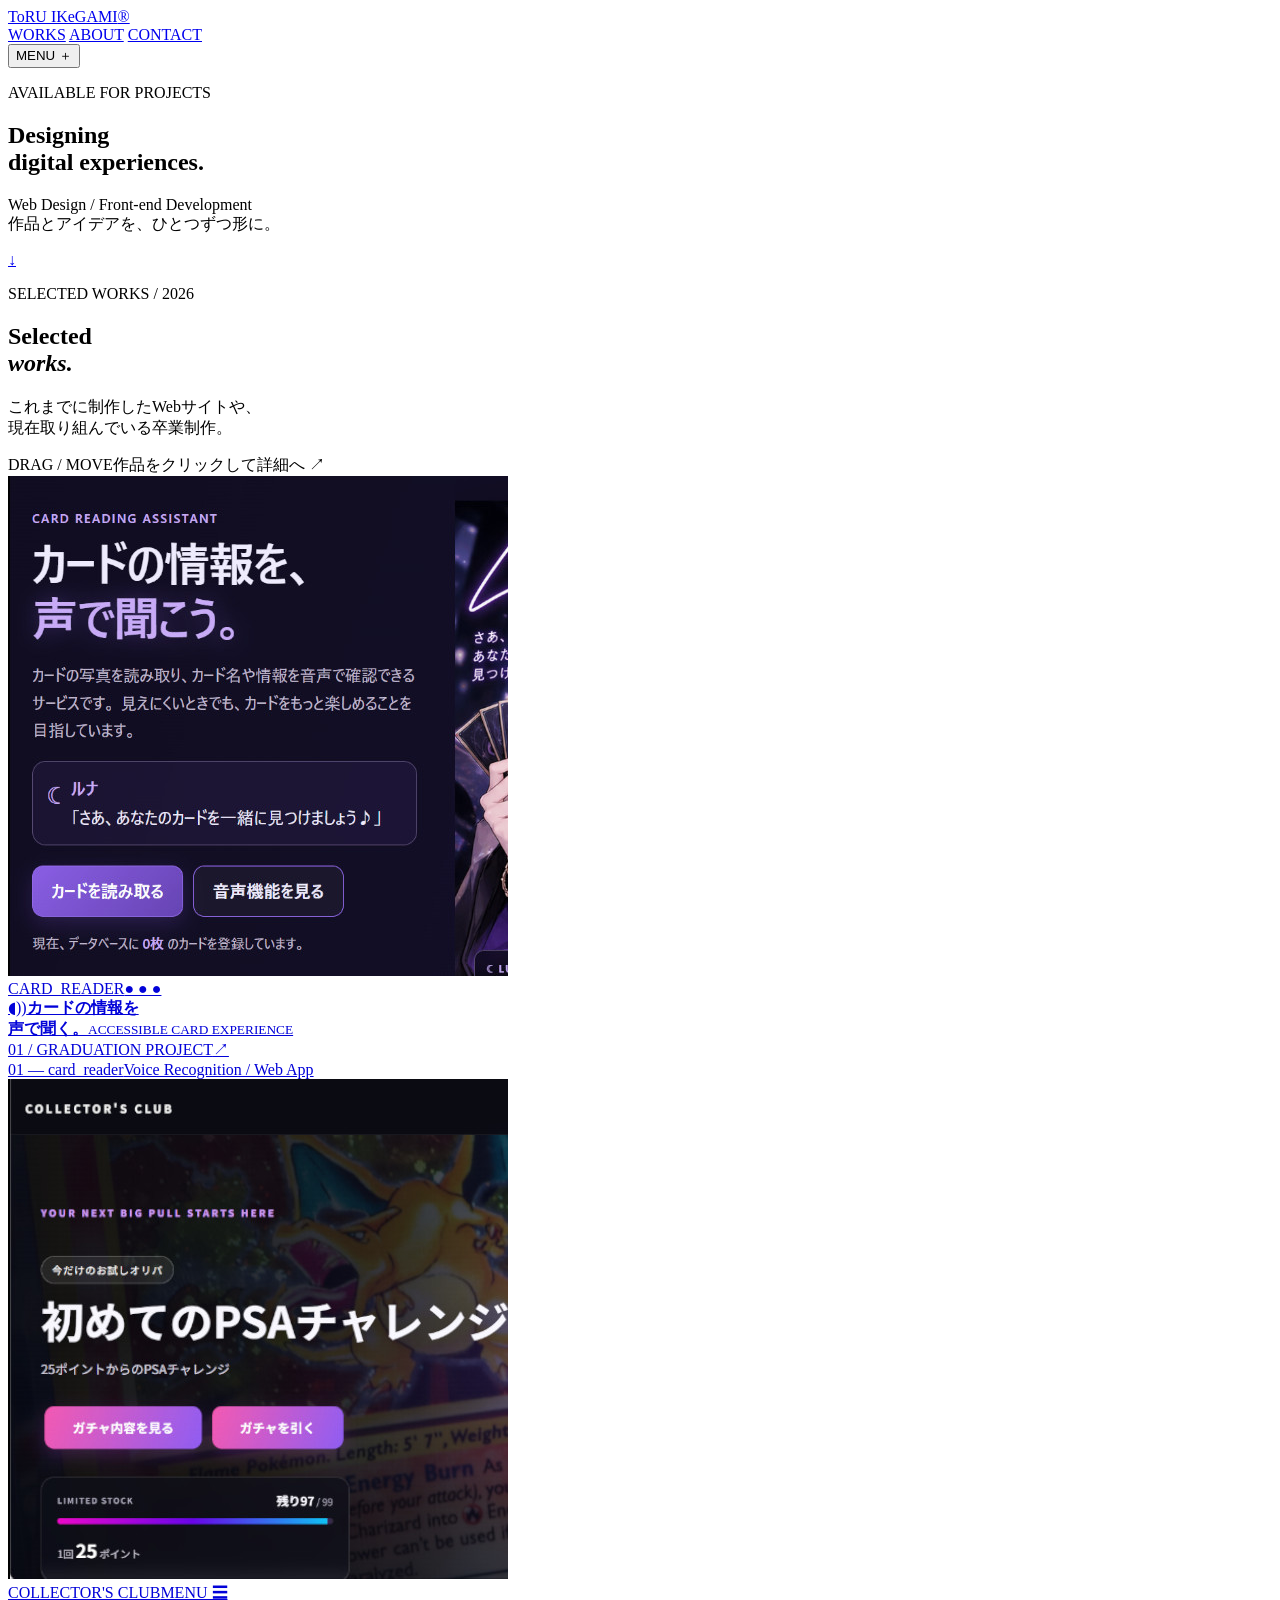
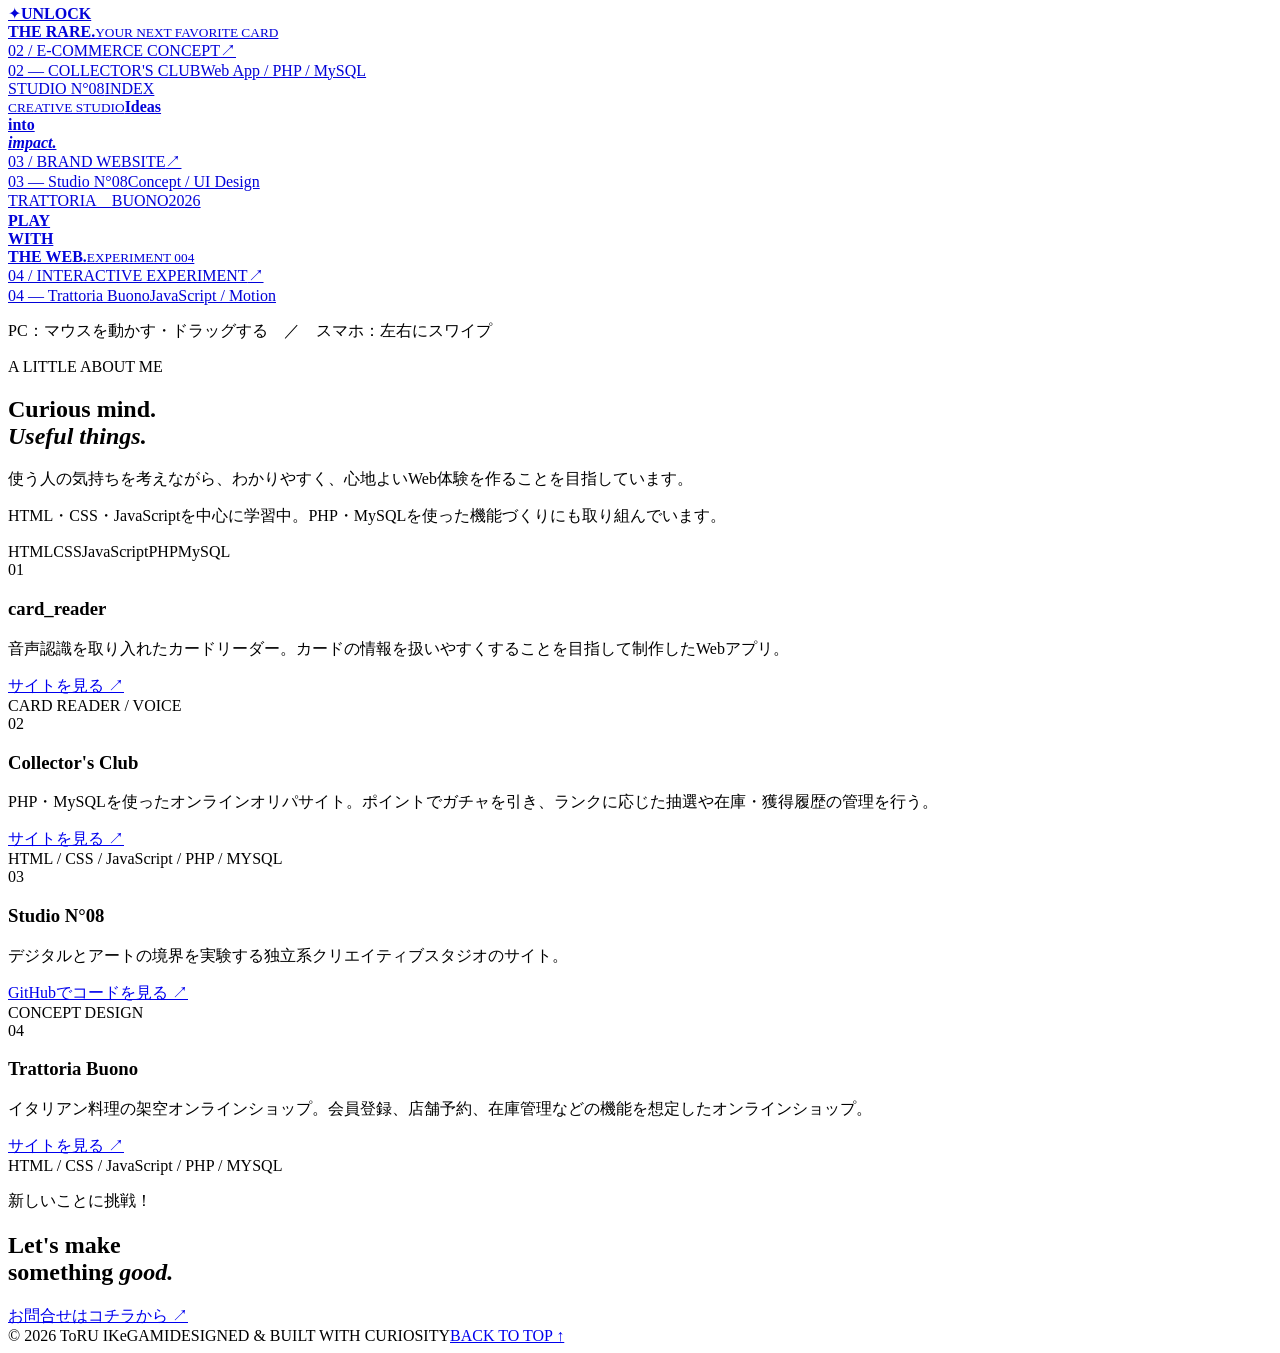
==== index.html @ 15ffaead "Add files via upload" ====
<!DOCTYPE html>
<html lang="ja">
<head>
  <meta charset="UTF-8">
  <meta name="viewport" content="width=device-width, initial-scale=1.0">
  <meta name="theme-color" content="#f5f5f2">
  <meta name="description" content="Webサイト制作・卒業制作を紹介するポートフォリオです。">
  <title>Portfolio — Creative Developer</title>
  <link rel="stylesheet" href="css/style.css">
  <script src="script.js" defer></script>
</head>
<body>
  <header class="site-header">
    <a class="brand" href="#top" aria-label="トップへ">ToRU IKeGAMI<span>®</span></a>
    <nav class="nav" aria-label="メインナビゲーション">
      <a href="#works">WORKS</a>
      <a href="#about">ABOUT</a>
      <a href="contact.html">CONTACT</a>
    </nav>
    <button class="menu-toggle" type="button" aria-label="メニューを開く" aria-expanded="false">MENU <span>＋</span></button>
  </header>

  <main id="top">
    <section class="hero" aria-labelledby="hero-title">
      <p class="eyebrow"><span class="status-dot"></span> AVAILABLE FOR PROJECTS</p>
      <h1 id="hero-title">Designing<br><span>digital</span> experiences.</h1>
      <div class="hero-bottom">
        <p>Web Design / Front-end Development<br>作品とアイデアを、ひとつずつ形に。</p>
        <a class="round-link" href="#works" aria-label="作品を見る">↓</a>
      </div>
      <div class="hero-orb" aria-hidden="true"></div>
    </section>

    <section class="works-section" id="works">
      <div class="section-heading">
        <div><p class="eyebrow">SELECTED WORKS / 2026</p><h2>Selected<br><em>works.</em></h2></div>
        <p class="section-note">これまでに制作したWebサイトや、<br>現在取り組んでいる卒業制作。</p>
      </div>

      <div class="gallery-wrap" id="galleryWrap">
        <div class="gallery-hint"><span>DRAG / MOVE</span><span>作品をクリックして詳細へ ↗</span></div>
        <div class="gallery" id="gallery" aria-label="制作実績ギャラリー">
          <a class="project project--one" href="#project-voice" data-depth="0.12">
            <div class="project-image image-voice">
              <img class="project-cover" src="images/reader.jpg" alt="card_reader の画面と利用イメージ">
              <div class="mock-top"><span>CARD_READER</span><span>● ● ●</span></div>
              <div class="voice-visual"><span class="sound-icon">◖))</span><strong>カードの情報を<br>声で聞く。</strong><small>ACCESSIBLE CARD EXPERIENCE</small></div>
              <div class="mock-footer"><span>01 / GRADUATION PROJECT</span><span>↗</span></div>
            </div>
            <div class="project-caption"><span>01 — card_reader</span><span>Voice Recognition / Web App</span></div>
          </a>

          <a class="project project--two" href="#project-oripa" data-depth="0.07">
            <div class="project-image image-oripa">
              <img class="project-cover" src="images/oripa.jpg" alt="COLLECTOR'S CLUB のオリパ画像">
              <div class="mock-top"><span>COLLECTOR'S CLUB</span><span>MENU ☰</span></div>
              <div class="oripa-art"><span class="orbit orbit-a"></span><span class="orbit orbit-b"></span><span class="gem">✦</span><b>UNLOCK<br>THE RARE.</b><small>YOUR NEXT FAVORITE CARD</small></div>
              <div class="mock-footer"><span>02 / E-COMMERCE CONCEPT</span><span>↗</span></div>
            </div>
            <div class="project-caption"><span>02 — COLLECTOR'S CLUB</span><span>Web App / PHP / MySQL</span></div>
          </a>
          
          <a class="project project--three" href="#project-portfolio" data-depth="0.04">
            <div class="project-image image-studio">
              <div class="mock-top"><span>STUDIO N°08</span><span>INDEX</span></div>
              <div class="studio-art"><small>CREATIVE STUDIO</small><strong>Ideas<br>into<br><i>impact.</i></strong><span class="studio-shape"></span></div>
              <div class="mock-footer"><span>03 / BRAND WEBSITE</span><span>↗</span></div>
            </div>
            <div class="project-caption"><span>03 — Studio N°08</span><span>Concept / UI Design</span></div>
          </a>

          <a class="project project--four" href="#project-lab" data-depth="0.09">
            <div class="project-image image-lab">
              <div class="mock-top"><span>TRATTORIA　BUONO</span><span>2026</span></div>
              <div class="lab-art"><span class="lab-circle"></span><strong>PLAY<br>WITH<br>THE WEB.</strong><small>EXPERIMENT 004</small></div>
              <div class="mock-footer"><span>04 / INTERACTIVE EXPERIMENT</span><span>↗</span></div>
            </div>
            <div class="project-caption"><span>04 — Trattoria Buono</span><span>JavaScript / Motion</span></div>
          </a></div>
        <div class="gallery-progress"><span id="progressBar"></span></div>
      </div>
      <p class="drag-note">PC：マウスを動かす・ドラッグする　／　スマホ：左右にスワイプ</p>
    </section>

    <section class="about-section" id="about">
      <p class="eyebrow">A LITTLE ABOUT ME</p>
      <div class="about-grid">
        <h2>Curious mind.<br><em>Useful things.</em></h2>
        <div class="about-copy">
          <p>使う人の気持ちを考えながら、わかりやすく、心地よいWeb体験を作ることを目指しています。</p>
          <p>HTML・CSS・JavaScriptを中心に学習中。PHP・MySQLを使った機能づくりにも取り組んでいます。</p>
          <div class="skills"><span>HTML</span><span>CSS</span><span>JavaScript</span><span>PHP</span><span>MySQL</span></div>
        </div>
      </div>
    </section>


    <section class="project-details" aria-label="作品詳細">

      <article class="detail-row" id="project-voice">
        <span>01</span>
        <div class="detail-info">
          <h3>card_reader</h3>
          <p>音声認識を取り入れたカードリーダー。カードの情報を扱いやすくすることを目指して制作したWebアプリ。</p>
          <a href="https://ikegami.site.je"
             class="detail-link"
             target="_blank"
             rel="noopener noreferrer">
            サイトを見る ↗
          </a>
        </div>
        <span class="detail-type">CARD READER / VOICE</span>
      </article>

      <article class="detail-row" id="project-oripa">
        <span>02</span>
        <div class="detail-info">
          <h3>Collector's Club</h3>
          <p>PHP・MySQLを使ったオンラインオリパサイト。ポイントでガチャを引き、ランクに応じた抽選や在庫・獲得履歴の管理を行う。</p>
          <a href="https://collectors-club.onrender.com/"
             class="detail-link"
             target="_blank"
             rel="noopener noreferrer">
            サイトを見る ↗
          </a>
        </div>
        <span class="detail-type">HTML / CSS / JavaScript / PHP / MYSQL</span>
      </article>

      <article class="detail-row" id="project-portfolio">
        <span>03</span>
        <div class="detail-info">
          <h3>Studio N°08</h3>
          <p>デジタルとアートの境界を実験する独立系クリエイティブスタジオのサイト。</p>

            <a href="https://wanderer0207.github.io/studio-no08/"
             class="detail-link"
             target="_blank"
             rel="noopener noreferrer">
            GitHubでコードを見る ↗
          </a>

        </div>
        <span class="detail-type">CONCEPT DESIGN</span>
      </article>

      <article class="detail-row" id="project-lab">
        <span>04</span>
        <div class="detail-info">
          <h3>Trattoria Buono</h3>
          <p>イタリアン料理の架空オンラインショップ。会員登録、店舗予約、在庫管理などの機能を想定したオンラインショップ。</p>
          <a href="ここにTrattoria BuonoのURL"
             class="detail-link"
             target="_blank"
             rel="noopener noreferrer">
            サイトを見る ↗
          </a>
        </div>
        <span class="detail-type">HTML / CSS / JavaScript / PHP / MYSQL</span>
      </article>

    </section>


    <section class="contact-section" id="contact">
      <p class="eyebrow">新しいことに挑戦！</p>
      <h2>Let's make<br>something <em>good.</em></h2>
      <a class="contact-link" href="mailto:wanderer0207@gmail.com">お問合せはコチラから <span>↗</span></a>
    </section>
  </main>

  <footer class="site-footer"><span>© 2026 ToRU IKeGAMI</span><span>DESIGNED & BUILT WITH CURIOSITY</span><a href="#top">BACK TO TOP ↑</a></footer>
</body>
</html>
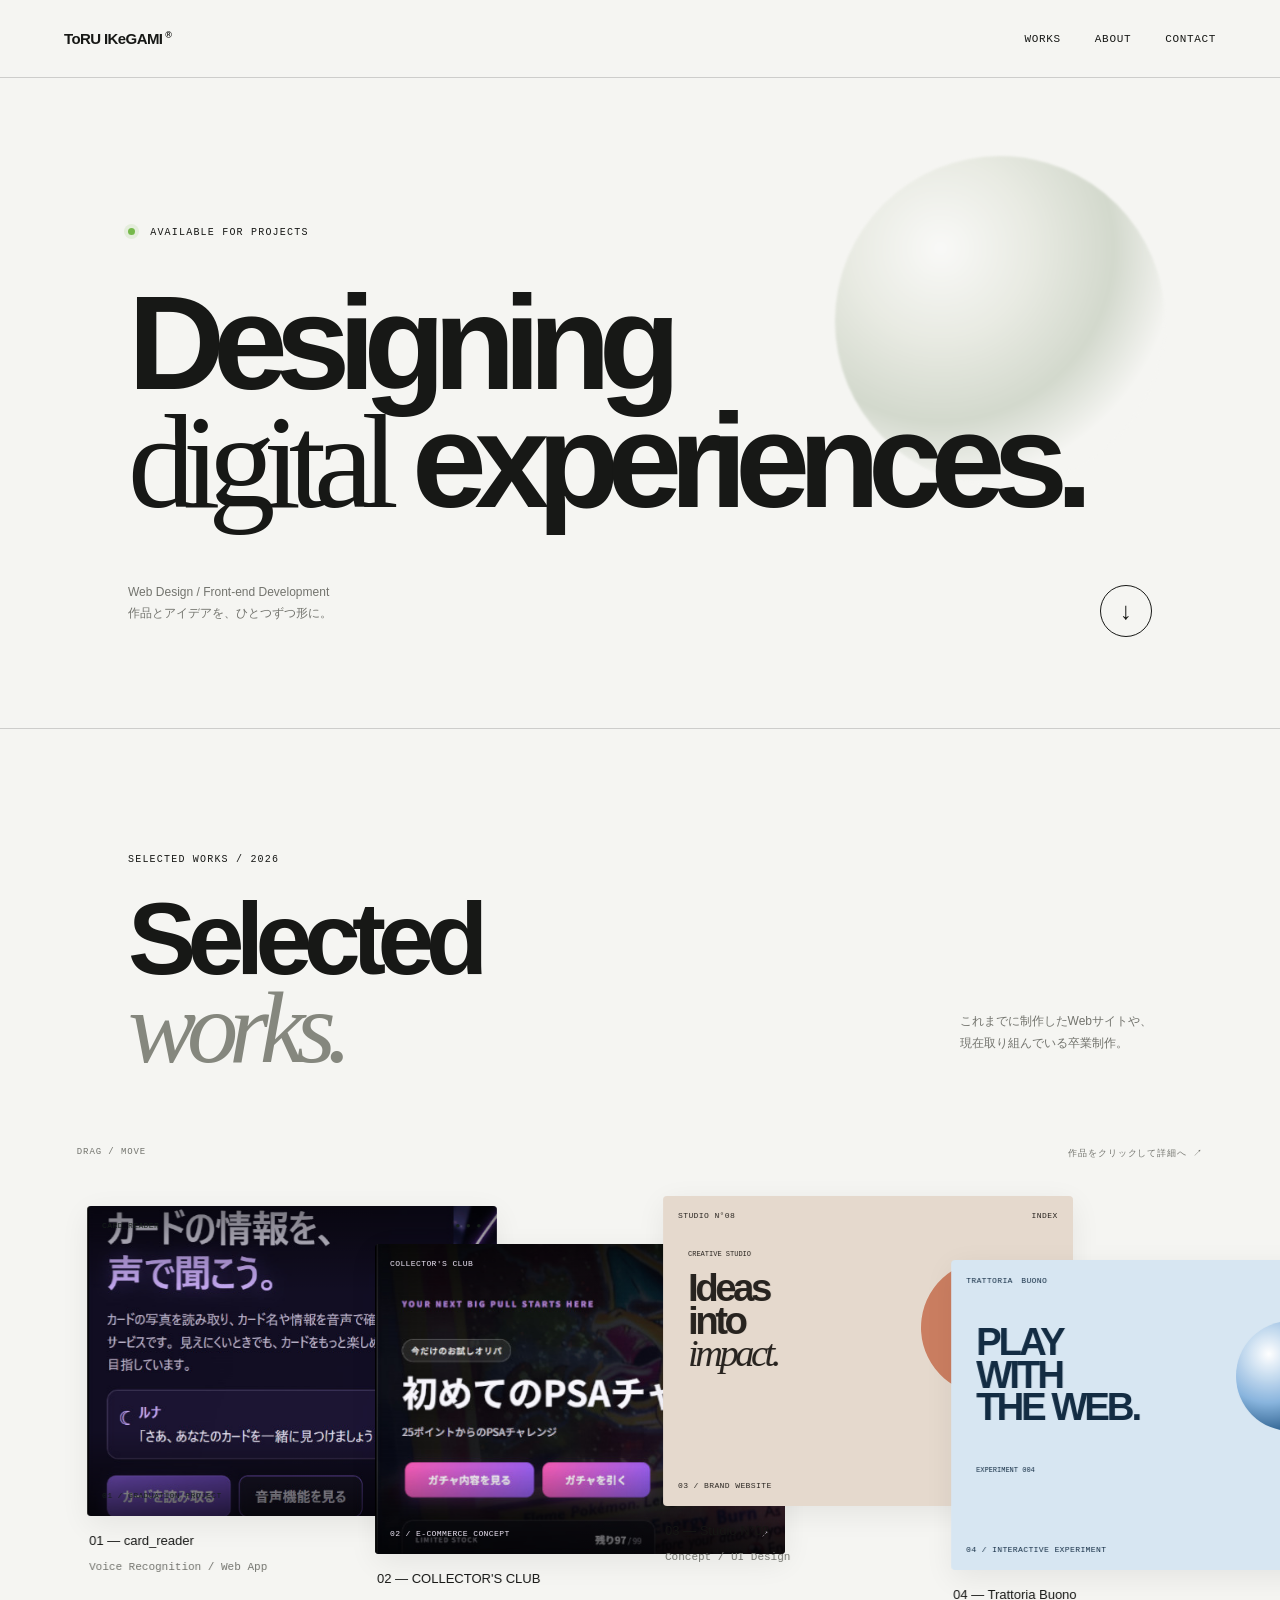
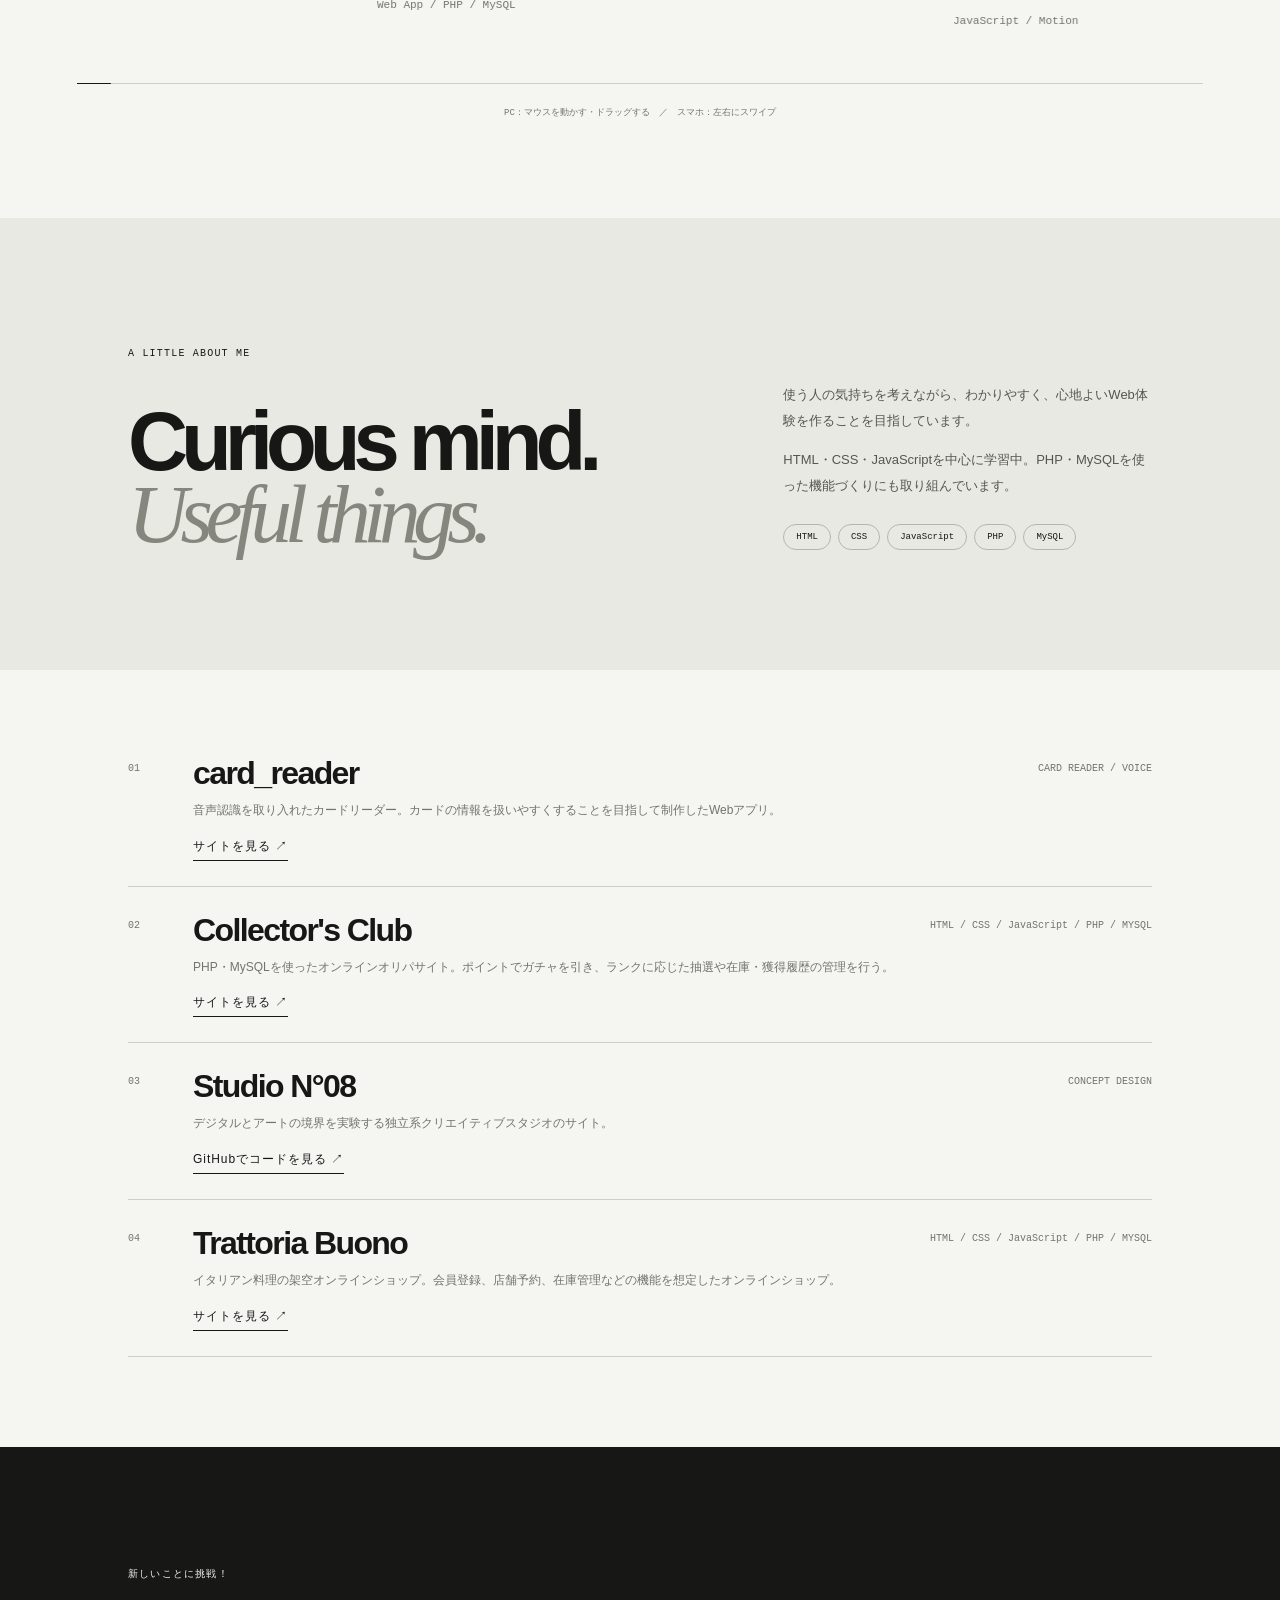
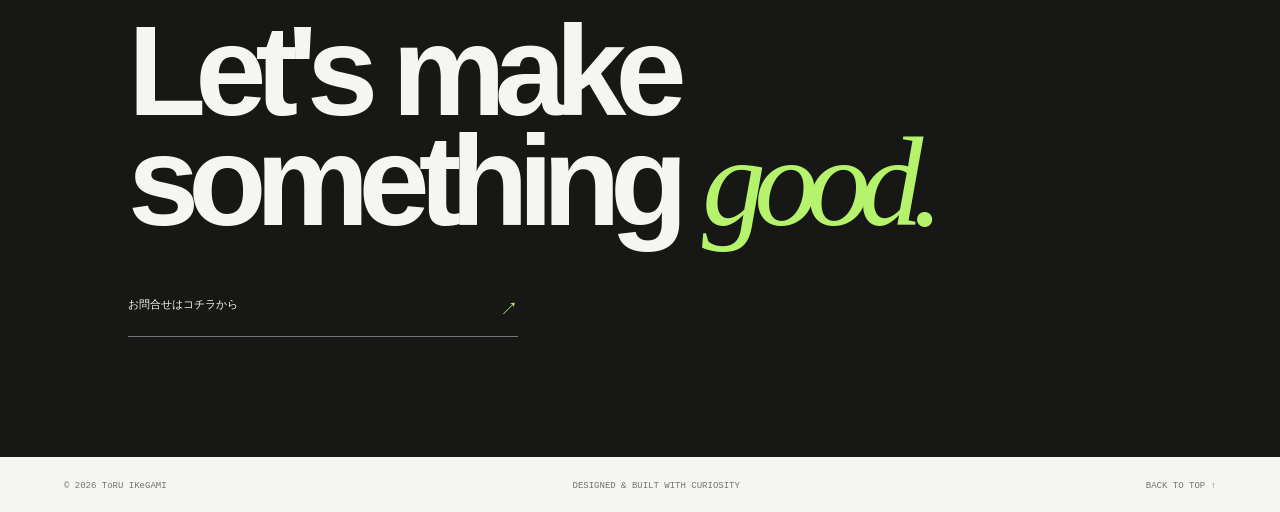
==== commit 57df1330: "Update index.html" ====
--- a/index.html
+++ b/index.html
@@ -6,7 +6,7 @@
   <meta name="theme-color" content="#f5f5f2">
   <meta name="description" content="Webサイト制作・卒業制作を紹介するポートフォリオです。">
   <title>Portfolio — Creative Developer</title>
-  <link rel="stylesheet" href="css/style.css">
+  <link rel="stylesheet" href="CSS/style.css">
   <script src="script.js" defer></script>
 </head>
 <body>
--- a/CSS/style.css
+++ b/CSS/style.css
@@ -0,0 +1,987 @@
+@import url('https://fonts.googleapis.com/css2?family=DM+Mono:wght@400;500&family=Manrope:wght@400;500;600;700;800&display=swap');
+
+:root {
+  --paper: #f5f5f2;
+  --ink: #171816;
+  --muted: #73746e;
+  --line: rgba(23, 24, 22, .18);
+  --accent: #b5f36c;
+}
+* { box-sizing: border-box; }
+
+html {
+  scroll-behavior: smooth;
+  scroll-padding-top: 80px;
+}
+
+body {
+  margin: 0;
+  background: var(--paper);
+  color: var(--ink);
+  font-family: 'Manrope', 'Helvetica Neue', Arial, sans-serif;
+  overflow-x: hidden;
+}
+
+a { 
+  color: inherit;
+  text-decoration: none;
+}
+
+button { 
+  font: inherit;
+}
+
+.site-header {
+  height: 78px; 
+  padding: 0 5vw;
+  display: flex;
+  align-items: center;
+  justify-content: space-between;
+  border-bottom: 1px solid var(--line);
+  position: relative; 
+  z-index: 20;
+}
+
+.brand {
+  font-size: 15px;
+  font-weight: 800;
+  letter-spacing: -.04em;
+}
+
+.brand span { 
+  font-size: 9px;
+  vertical-align: top;
+  margin-left: 3px;
+}
+
+
+.nav { 
+  display: flex;
+  gap: 34px; 
+}
+
+.nav a, .menu-toggle {
+  font: 11px 'DM Mono', monospace;
+  letter-spacing: .06em; 
+}
+
+.nav a { 
+  transition: opacity .2s;
+}
+
+.nav a:hover {
+  opacity: .5;
+}
+
+.menu-toggle {
+  display: none;
+  border: 0;
+  background: transparent;
+}
+
+.hero { 
+  min-height: 650px;
+  padding: 100px 10vw 52px;
+  position: relative;
+  overflow: hidden;
+  display: flex;
+  flex-direction: column;
+  justify-content: center;
+}
+
+.eyebrow {
+  font: 10px 'DM Mono', monospace;
+  letter-spacing: .12em;
+  text-transform: uppercase;
+}
+
+.status-dot {
+  display: inline-block;
+  width: 7px;
+  height: 7px;
+  background: #76b94b;
+  border-radius: 50%;
+  margin-right: 8px;
+  box-shadow: 0 0 0 4px rgba(118,185,75,.13);
+}
+
+.hero h1 { 
+  position: relative;
+  z-index: 2;
+  font-size: clamp(58px, 10.5vw, 150px);
+  line-height: .88;
+  letter-spacing: -.09em;
+  margin: 35px 0 48px;
+  font-weight: 600;
+}
+
+h1 span, h2 em {
+  font-family: Georgia, serif;
+  font-weight: 400;
+  letter-spacing: -.09em;
+}
+
+.hero-bottom {
+  display: flex;
+  justify-content: space-between;
+  align-items: end;
+  position: relative;
+  z-index: 2;
+}
+
+.hero-bottom p {
+  font-size: 12px;
+  line-height: 1.8;
+  color: var(--muted);
+}
+
+.round-link { 
+  width: 52px;
+  height: 52px;
+  border: 1px solid var(--ink);
+  border-radius: 50%;
+  display: grid;
+  place-items: center;
+  font-size: 24px;
+  transition: background .25s, color .25s, transform .25s;
+}
+
+.round-link:hover {
+  background: var(--ink);
+  color: white;
+  transform: translateY(4px);
+}
+
+.hero-orb {
+  position: absolute;
+  width: 330px;
+  height: 330px;
+  right: 9%;
+  top: 12%;
+  border-radius: 50%;
+  background: radial-gradient(circle at 32% 28%, #fff 0, #d8ddce 28%, #a5b39b 53%, #f5f5f2 72%);
+  filter: blur(1px);
+  opacity: .42;
+  animation: orbFloat 9s ease-in-out infinite;
+}
+
+@keyframes orbFloat {0%,100% { transform: translate(0,0) rotate(0); }
+  50% { transform: translate(-20px,18px) rotate(8deg); }
+}
+
+.works-section {
+  padding: 115px 0 90px;
+  border-top: 1px solid var(--line);
+}
+
+
+.section-heading {
+  padding: 0 10vw;
+  display: flex;
+  justify-content: space-between;
+  align-items: end;
+}
+
+.section-heading h2, .about-grid h2, .contact-section h2 { 
+  font-size: clamp(56px, 8vw, 110px);
+  letter-spacing: -.085em;
+  line-height: .86;
+  font-weight: 600;
+  margin: 30px 0 0;
+}
+
+
+.section-heading h2 em, .about-grid h2 em, .contact-section h2 em {
+  color: #85877e;
+}
+
+
+.section-note {
+  color: var(--muted);
+  font-size: 12px;
+  line-height: 1.9;
+  padding-bottom: 5px;
+}
+
+
+.gallery-wrap {
+  margin-top: 75px;
+  padding: 0 5vw;
+  perspective: 1300px;
+  overflow: hidden;
+  cursor: grab;
+  touch-action: pan-y;
+}
+
+
+.gallery-wrap.is-dragging {
+  cursor: grabbing;
+}
+
+.gallery-hint { 
+  display: flex;
+  justify-content: space-between;
+  font: 9px 'DM Mono', monospace;
+  letter-spacing: .1em;
+  color: var(--muted);
+  margin: 0 1vw 18px;
+}
+
+.gallery {
+  height: 440px;
+  position: relative;
+  transform-style: preserve-3d;
+  will-change: transform;
+}
+
+
+.project {
+  position: absolute;
+  top: 28px;
+  width: clamp(220px, 27vw, 370px);
+  display: block;
+  transform-style: preserve-3d;
+  transition: filter .25s;
+  will-change: transform;
+}
+
+
+.project:hover {
+  z-index: 10;
+  filter: drop-shadow(0 20px 24px rgba(0,0,0,.12));
+}
+
+.project--one {
+  left: 2%;
+}
+
+.project--two {
+  left: 27%; 
+  top: 66px;
+}
+
+
+.project--three {
+  left: 52%;
+  top: 18px;
+}
+
+
+.project--four { 
+  left: 77%;
+  top: 82px;
+}
+
+
+.project-image { 
+  height: 270px;
+  border-radius: 4px;
+  overflow: hidden;
+  position: relative;
+  padding: 15px;
+  box-shadow: 0 8px 30px rgba(0,0,0,.07);
+}
+
+
+.project-cover { 
+  position: absolute;
+  inset: 0;
+  width: 100%;
+  height: 100%;
+  object-fit: cover;
+}
+
+
+.project-image:has(.project-cover)::after {
+  position: absolute;
+  inset: 0;
+  z-index: 1;
+  content: "";
+  background: linear-gradient(180deg, rgba(0,0,0,.52), transparent 28%, transparent 72%, rgba(0,0,0,.68));
+  pointer-events: none;
+}
+
+.image-voice .voice-visual, .image-oripa .oripa-art {
+  display: none;
+}
+
+
+.mock-top, .mock-footer {
+  display: flex;
+  justify-content: space-between;
+  font: 8px 'DM Mono', monospace;
+  letter-spacing: .05em;
+  position: relative;
+  z-index: 2;
+}
+
+.mock-footer {
+  position: absolute;
+  bottom: 14px;
+  left: 15px;
+  right: 15px;
+}
+
+
+.image-voice {
+  background: #e4e8df;
+  color: #17221b;
+}
+
+
+.voice-visual {
+  height: 200px;
+  display: flex;
+  flex-direction: column;
+  justify-content: center;
+  align-items: flex-start;
+  padding-left: 12%;
+  position: relative;
+}
+
+.voice-visual strong {
+  font-size: clamp(22px, 2.5vw, 34px);
+  line-height: 1.08;
+  letter-spacing: -.07em;
+}
+
+.voice-visual small {
+  font: 7px 'DM Mono', monospace;
+  margin-top: 18px;
+}
+
+
+.sound-icon {
+  font-size: 30px;
+  color: #4f8d66;
+  margin-bottom: 12px;
+}
+
+.image-oripa {
+  background: #17151f;
+  color: #f5edff;
+}
+
+.oripa-art { 
+  height: 200px;
+  position: relative;
+  display: flex;
+  flex-direction: column;
+  justify-content: center;
+  align-items: center;
+  overflow: hidden;
+}
+
+.oripa-art b {
+  z-index: 2;
+  text-align: center;
+  font-size: clamp(24px, 2.7vw, 38px);
+  line-height: .9; 
+  letter-spacing: -.07em;
+}
+
+.oripa-art small {
+  z-index: 2; 
+  font: 7px 'DM Mono', monospace; 
+  margin-top: 16px; 
+}
+
+.gem { 
+  position: absolute; 
+  color: #d5a8ff; 
+  font-size: 150px;
+  opacity: .5; 
+  top: 10px; 
+}
+
+.orbit { 
+  position: absolute;
+  border: 1px solid rgba(202,157,255,.5); 
+  border-radius: 50%;
+  width: 210px; 
+  height: 70px; 
+  transform: rotate(-35deg); 
+}
+
+.orbit-b {
+  transform: rotate(35deg); 
+}
+
+.image-studio {
+  background: #e6d9cb;
+  color: #28231e;
+}
+
+.studio-art { 
+  height: 200px; 
+  padding: 22px 10px;
+  position: relative; 
+}
+
+.studio-art small { 
+  font: 7px 'DM Mono', monospace; 
+}
+
+.studio-art strong { 
+  display: block; 
+  font-size: clamp(29px, 3vw, 42px); 
+  line-height: .85; 
+  letter-spacing: -.09em; 
+  margin-top: 12px;
+  position: relative; 
+  z-index: 2;
+}
+
+.studio-art i { 
+  font-family: Georgia, serif; 
+  font-weight: 400;
+}
+
+.studio-shape {
+  position: absolute; 
+  width: 135px;
+  height: 135px;
+  border-radius: 50% 50% 8% 50%; 
+  background: #d16d48; 
+  right: 2px; 
+  top: 40px; 
+  transform: rotate(30deg);
+  opacity: .85; 
+}
+
+
+.image-lab { 
+  background: #d5e6f4; 
+  color: #102c47;
+}
+
+
+.lab-art {
+  height: 200px;
+  padding: 22px 10px; 
+  position: relative;
+
+}
+
+
+.lab-art strong {
+  font-size: clamp(26px, 3vw, 40px);
+  line-height: .85; 
+  letter-spacing: -.08em; 
+  position: relative;
+  z-index: 2;
+  display: block;
+  margin-top: 18px;
+
+}
+
+
+.lab-art small { 
+  font: 7px 'DM Mono', monospace;
+  position: absolute;
+  bottom: 12px;
+
+}
+
+
+.lab-circle { 
+  width: 110px; 
+  height: 110px;
+  border-radius: 50%; 
+  position: absolute; 
+  right: 0;
+  top: 35px; 
+  background: radial-gradient(circle at 30% 30%, #fff, #83b5e4 45%, #316b9f 70%);
+
+}
+
+
+.project-caption { 
+  display: flex;
+  flex-direction: column; 
+  gap: 5px;
+  padding: 13px 2px;
+  font-size: 10px; 
+}
+
+
+.project-caption span:last-child { 
+  color: var(--muted); 
+  font: 9px 'DM Mono', monospace;
+}
+
+
+.gallery-progress {
+  height: 1px; 
+  background: var(--line); 
+  margin: 5px 1vw 0; 
+
+}
+
+
+.gallery-progress span { 
+  display: block;
+  width: 25%; 
+  height: 2px;
+  background: var(--ink); 
+  transform-origin: left;
+}
+
+.drag-note { 
+  text-align: center;
+  font: 9px 'DM Mono', monospace; 
+  color: var(--muted);
+  margin-top: 22px;
+}
+
+
+.about-section { 
+  padding: 120px 10vw; 
+  background: #e9e9e3;
+}
+
+
+.about-grid {
+  display: grid; 
+  grid-template-columns: 1.2fr .8fr;
+  gap: 8vw; 
+  align-items: end;
+}
+
+
+.about-grid h2 { 
+  font-size: clamp(48px, 6.5vw, 90px);
+  margin-top: 35px; 
+}
+
+
+.about-copy { 
+  max-width: 420px;
+  font-size: 13px; 
+  line-height: 2; 
+  color: #55574f; 
+}
+
+
+.skills { 
+  display: flex; 
+  flex-wrap: wrap;
+  gap: 7px; 
+  margin-top: 25px;
+}
+
+
+.skills span { 
+  border: 1px solid #b5b7ac; 
+  border-radius: 30px;
+  padding: 7px 12px; 
+  font: 9px 'DM Mono', monospace;
+  color: var(--ink);
+}
+
+
+.project-details {
+  padding: 60px 10vw 90px;
+}
+
+
+.detail-row {
+  display: grid; 
+  grid-template-columns: 45px 1fr auto; 
+  gap: 20px; 
+  padding: 25px 0;
+  border-bottom: 1px solid var(--line);
+  scroll-margin-top: 100px; 
+}
+
+
+.detail-row > span { 
+  font: 10px 'DM Mono', monospace; 
+  color: var(--muted);
+  padding-top: 8px; 
+}
+
+
+.detail-row h3 { 
+  margin: 0; 
+  font-size: clamp(20px, 3vw, 32px);
+  letter-spacing: -.05em; 
+}
+
+
+.detail-row p {
+  margin: 8px 0 0;
+  color: var(--muted); 
+  font-size: 12px; 
+  line-height: 1.8;
+}
+
+.detail-type { 
+  font: 9px 'DM Mono', monospace;
+}
+
+.contact-section { 
+  padding: 110px 10vw 120px; 
+  background: #171816;
+  color: #f5f5f2;
+}
+
+.contact-section h2 {
+  font-size: clamp(60px, 10vw, 135px);
+  margin: 35px 0 45px; 
+}
+
+.contact-section h2 em {
+  color: var(--accent);
+}
+
+.contact-link { 
+  display: flex;
+  justify-content: space-between; 
+  max-width: 390px; 
+  border-bottom: 1px solid #777; 
+  padding: 15px 0; 
+  font: 11px 'DM Mono', monospace;
+}
+
+.contact-link span { 
+  color: var(--accent);
+  font-size: 18px;
+}
+
+.site-footer {
+  padding: 24px 5vw; 
+  display: flex;
+  justify-content: space-between; 
+  gap: 20px; 
+  font: 9px 'DM Mono', monospace; 
+  color: var(--muted); 
+}
+
+
+@media (max-width: 700px) {
+  
+  .site-header {
+    height: 66px;
+    padding: 0 6vw; 
+  }
+  
+  .nav { 
+    display: none;
+    position: absolute; 
+    top: 65px;
+    left: 0; 
+    right: 0;
+    background: var(--paper); 
+    padding: 24px 6vw;
+    border-bottom: 1px solid var(--line);
+    flex-direction: column; 
+    gap: 20px; 
+  }
+  
+  .nav.is-open { 
+    display: flex; 
+  }
+  
+  .menu-toggle {
+    display: block;
+  }
+  
+  .hero { min-height: 580px;
+    padding: 90px 7vw 35px; 
+  }
+  
+  .hero h1 { 
+    font-size: clamp(54px, 15vw, 92px);
+    margin: 42px 0;
+  }
+  
+  .hero-orb { 
+    width: 220px;
+    height: 220px; 
+    top: 20%; 
+    right: -8%; 
+    opacity: .35;
+  }
+  
+  .section-heading { 
+    padding: 0 7vw; 
+    display: block;
+  }
+  
+  .section-heading h2 {
+    font-size: 68px;
+  }
+  
+  
+  .section-note { 
+    margin-top: 28px;
+  }
+  
+  
+  .gallery-wrap { 
+    padding: 0 7vw;
+    margin-top: 50px;
+    overflow: hidden;
+  }
+  
+  
+  .gallery {
+    height: 390px;
+    width: 100%;
+  }
+  
+  
+  .project { 
+    width: 74vw; 
+    top: 35px;
+  }
+  
+  
+  .project--one {
+    left: 0;
+  }
+  
+  
+  .project--two { 
+    left: 88%; 
+    top: 60px;
+  }
+  
+  
+  .project--three {
+    left: 176%;
+    top: 25px;
+  }
+  
+  
+  .project--four {
+    left: 264%;
+    top: 72px;
+  }
+  
+  
+  .project-image {
+    height: 245px;
+  }
+  
+  
+  .voice-visual,
+  .oripa-art,
+  .studio-art,
+  .lab-art {
+    height: 175px;
+  }
+  
+  
+  .drag-note {
+    padding: 0 7vw;
+    line-height: 1.8;
+  }
+  
+  .about-section {
+    padding: 85px 7vw;
+  }
+  
+  
+  .about-grid {
+    grid-template-columns: 1fr;
+    gap: 35px;
+  }
+  
+  .about-grid h2 {
+    font-size: 58px;
+  }
+  
+  
+  .project-details {
+    padding: 40px 7vw 70px;
+  }
+  
+  
+  .detail-row {
+    grid-template-columns: 28px 1fr;
+    gap: 12px;
+  }
+  
+  
+  .detail-type {
+    grid-column: 2;
+  }
+  
+  
+  .contact-section {
+    padding: 85px 7vw;
+  }
+  
+  .contact-section h2 {
+    font-size: clamp(57px, 14vw, 90px);
+  }
+  
+  .site-footer {
+    flex-wrap: wrap;
+    padding: 22px 7vw;
+    line-height: 1.7;
+  }
+}
+
+@media (prefers-reduced-motion: reduce) {
+  *, *::before, *::after { scroll-behavior: auto !important; animation-duration: .01ms !important; transition-duration: .01ms !important; }
+}
+
+
+
+/* ========================================
+   WORKS ギャラリー改善
+   既存デザインを残して見やすくする
+======================================== */
+
+/* PC：作品を少し大きく */
+.project {
+  width: clamp(280px, 32vw, 420px);
+}
+
+.gallery {
+  height: 500px;
+}
+
+.project-image {
+  height: 310px;
+}
+
+.project-caption {
+  gap: 7px;
+  padding: 15px 2px;
+  font-size: 13px;
+  line-height: 1.6;
+}
+
+.project-caption span:last-child {
+  font-size: 11px;
+  line-height: 1.6;
+}
+
+/* スマホ */
+@media (max-width: 700px) {
+  .gallery-wrap {
+    padding: 0 6vw;
+    margin-top: 35px;
+    touch-action: pan-y;
+  }
+
+  .gallery {
+    height: 440px;
+    width: 100%;
+  }
+
+  /* 作品を1枚ずつ見やすく配置 */
+  .project {
+    width: 84vw;
+    top: 20px;
+  }
+
+  .project--one {
+    left: 0;
+  }
+
+  .project--two {
+    left: 100%;
+    top: 20px;
+  }
+
+  .project--three {
+    left: 200%;
+    top: 20px;
+  }
+
+  .project--four {
+    left: 300%;
+    top: 20px;
+  }
+
+  .project-image {
+    height: 270px;
+    padding: 12px;
+    border-radius: 6px;
+  }
+
+  .voice-visual,
+  .oripa-art,
+  .studio-art,
+  .lab-art {
+    height: 205px;
+  }
+
+  .project-caption {
+    padding: 14px 2px;
+    gap: 7px;
+    font-size: 14px;
+  }
+
+  .project-caption span:last-child {
+    font-size: 11px;
+  }
+
+  .mock-top,
+  .mock-footer {
+    font-size: 9px;
+  }
+
+  .gallery-hint {
+    font-size: 10px;
+    line-height: 1.8;
+  }
+
+  .drag-note {
+    font-size: 11px;
+    line-height: 1.9;
+    margin-top: 15px;
+  }
+}
+
+/* 動きを控えたい設定を尊重 */
+@media (prefers-reduced-motion: reduce) {
+  .project {
+    transition: none;
+  }
+}
+
+
+
+/* 作品詳細へのリンク */
+.detail-info {
+  display: flex;
+  flex-direction: column;
+  align-items: flex-start;
+}
+
+.detail-link {
+  display: inline-flex;
+  align-items: center;
+  gap: 8px;
+  margin-top: 16px;
+  padding-bottom: 5px;
+  border-bottom: 1px solid var(--ink);
+  color: var(--ink);
+  font-size: 12px;
+  letter-spacing: 0.08em;
+  text-decoration: none;
+  transition: opacity 0.25s ease;
+}
+
+.detail-link:hover {
+  opacity: 0.5;
+}
+
+.detail-link:focus-visible {
+  outline: 2px solid var(--ink);
+  outline-offset: 5px;
+}
+
+@media (max-width: 700px) {
+  .detail-link {
+    margin-top: 12px;
+    font-size: 13px;
+    padding: 8px 0;
+  }
+}
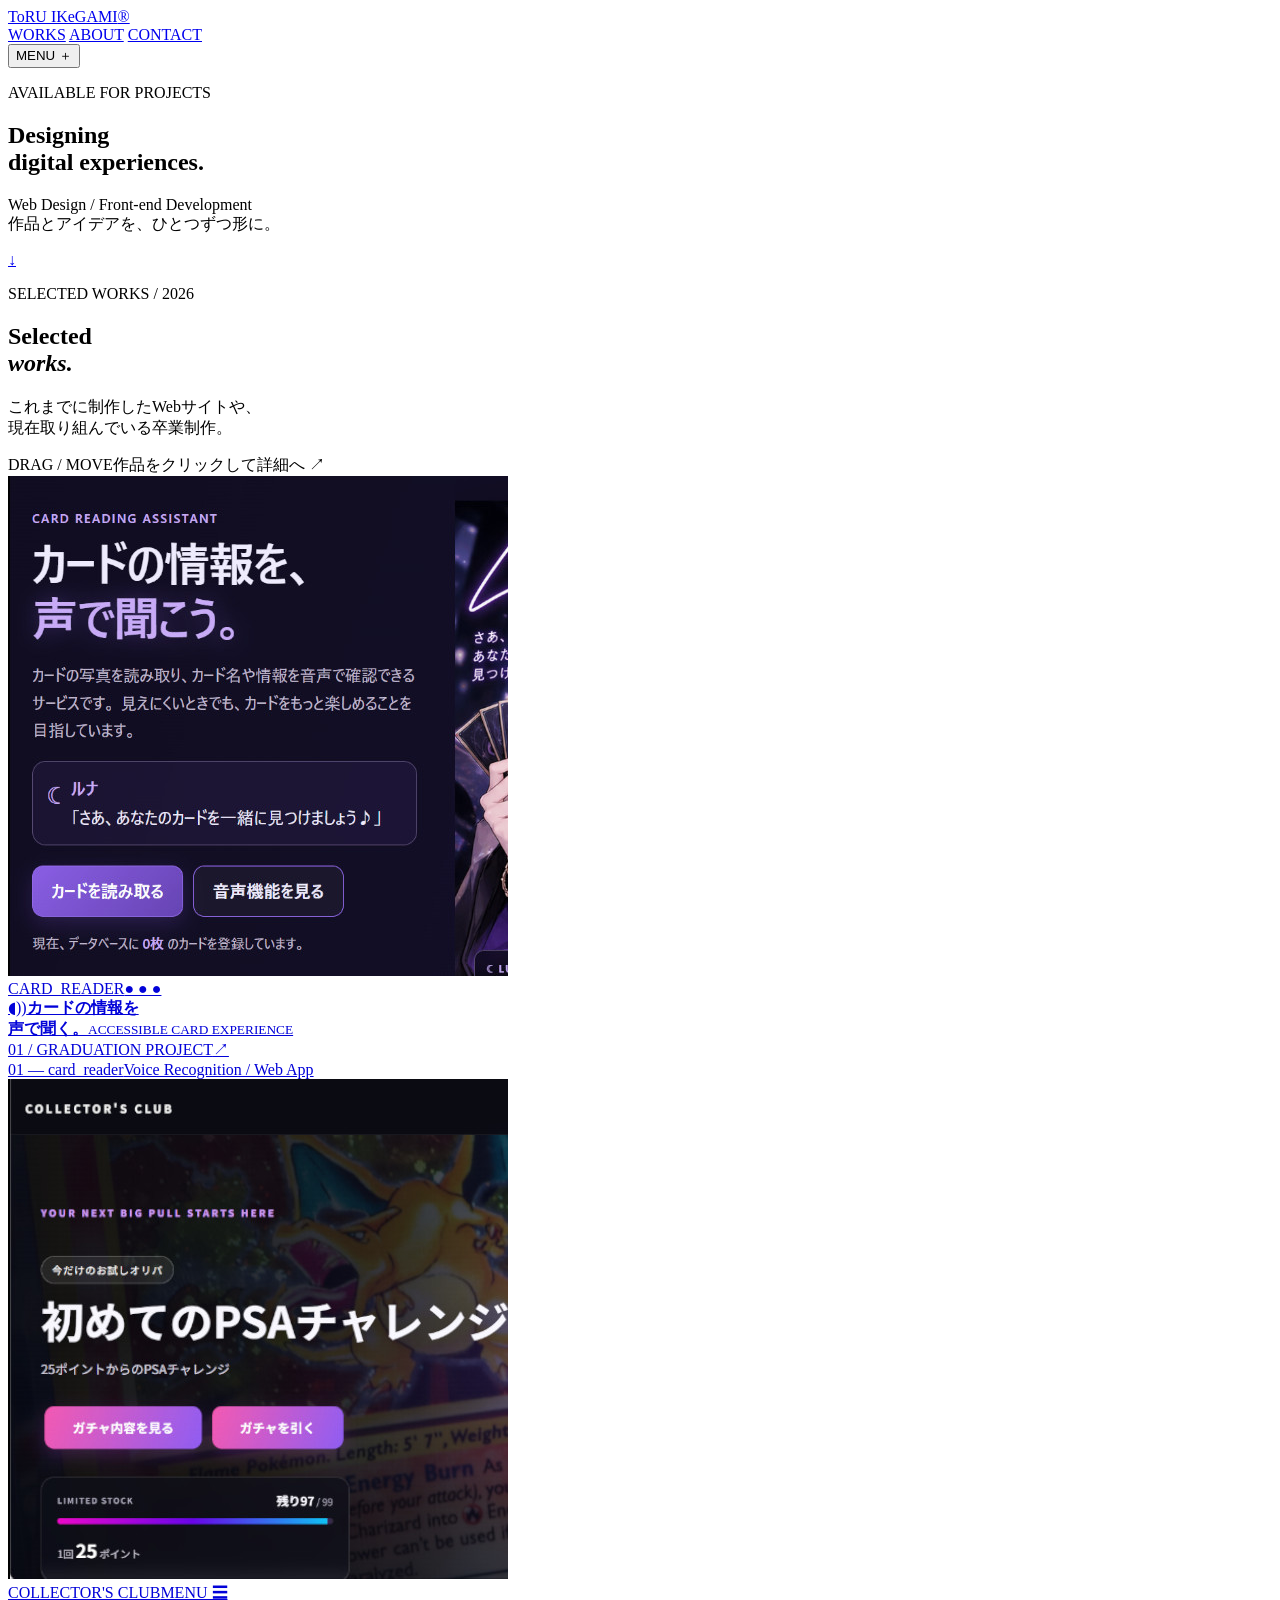
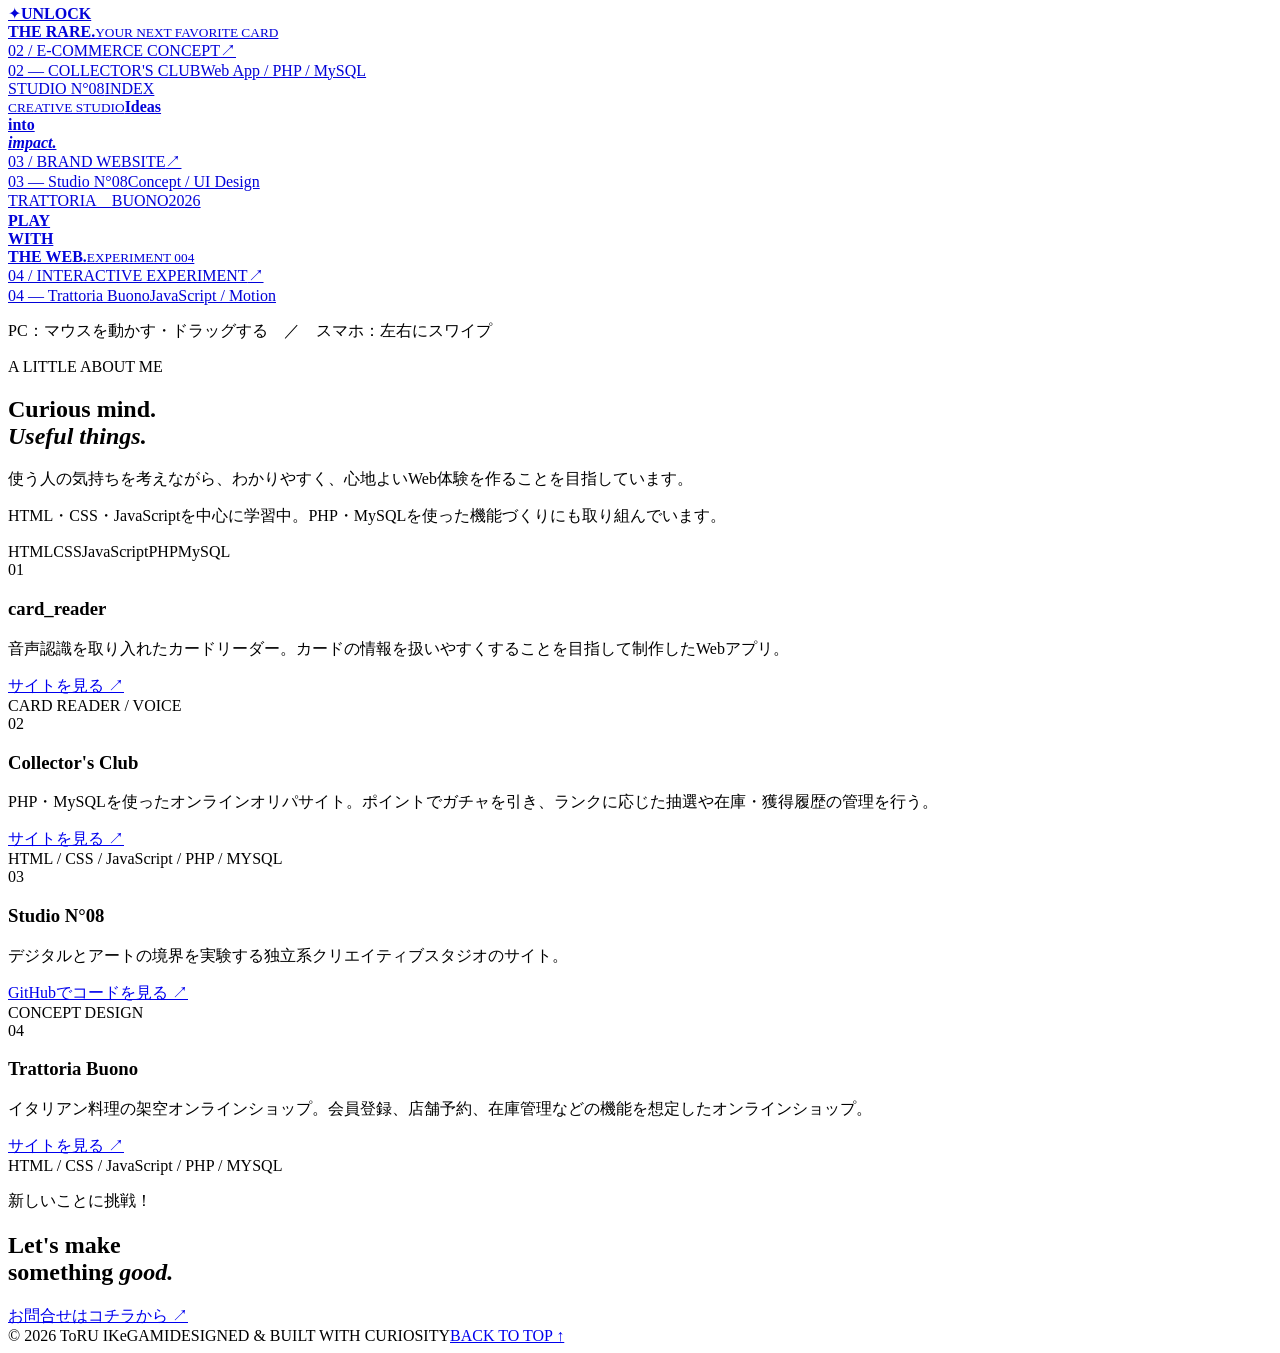
==== commit cc96c02e: "Update index.html" ====
--- a/index.html
+++ b/index.html
@@ -6,7 +6,7 @@
   <meta name="theme-color" content="#f5f5f2">
   <meta name="description" content="Webサイト制作・卒業制作を紹介するポートフォリオです。">
   <title>Portfolio — Creative Developer</title>
-  <link rel="stylesheet" href="CSS/style.css">
+  <link rel="stylesheet" href="css/style.css">
   <script src="script.js" defer></script>
 </head>
 <body>
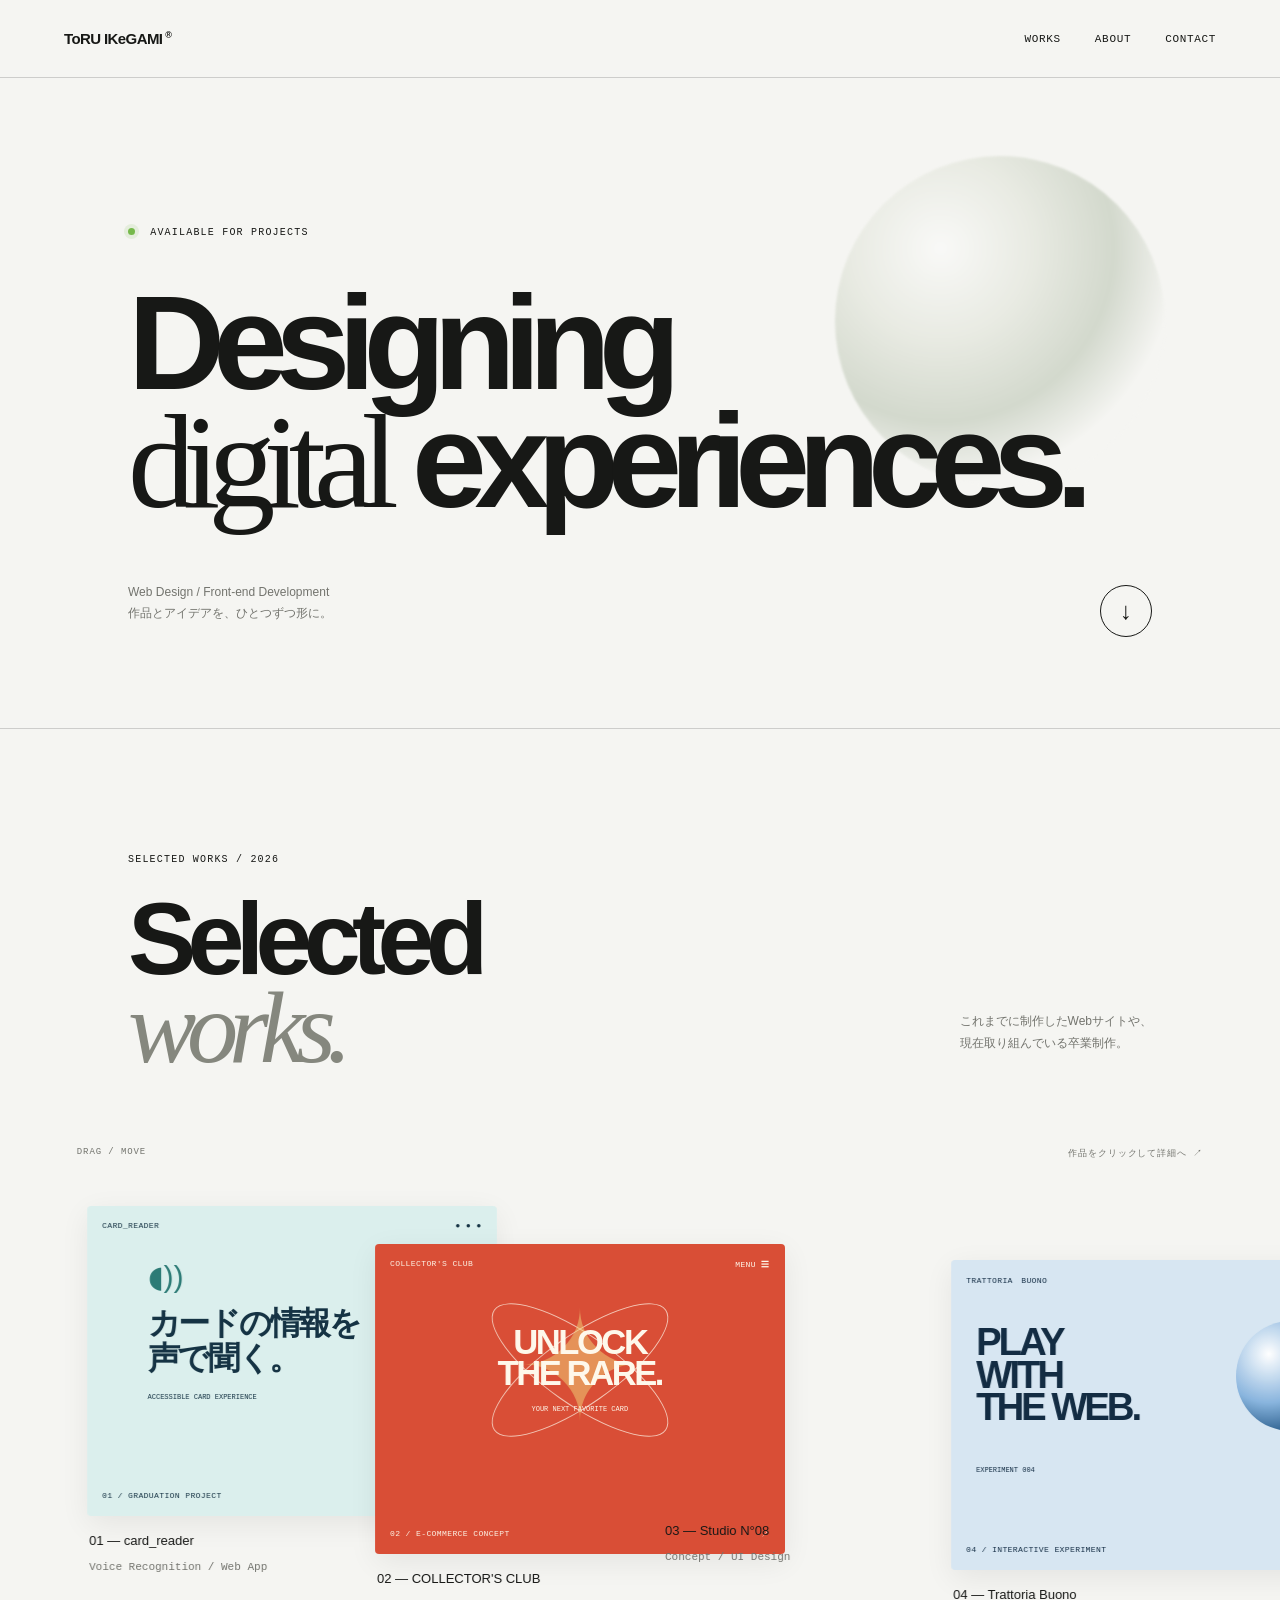
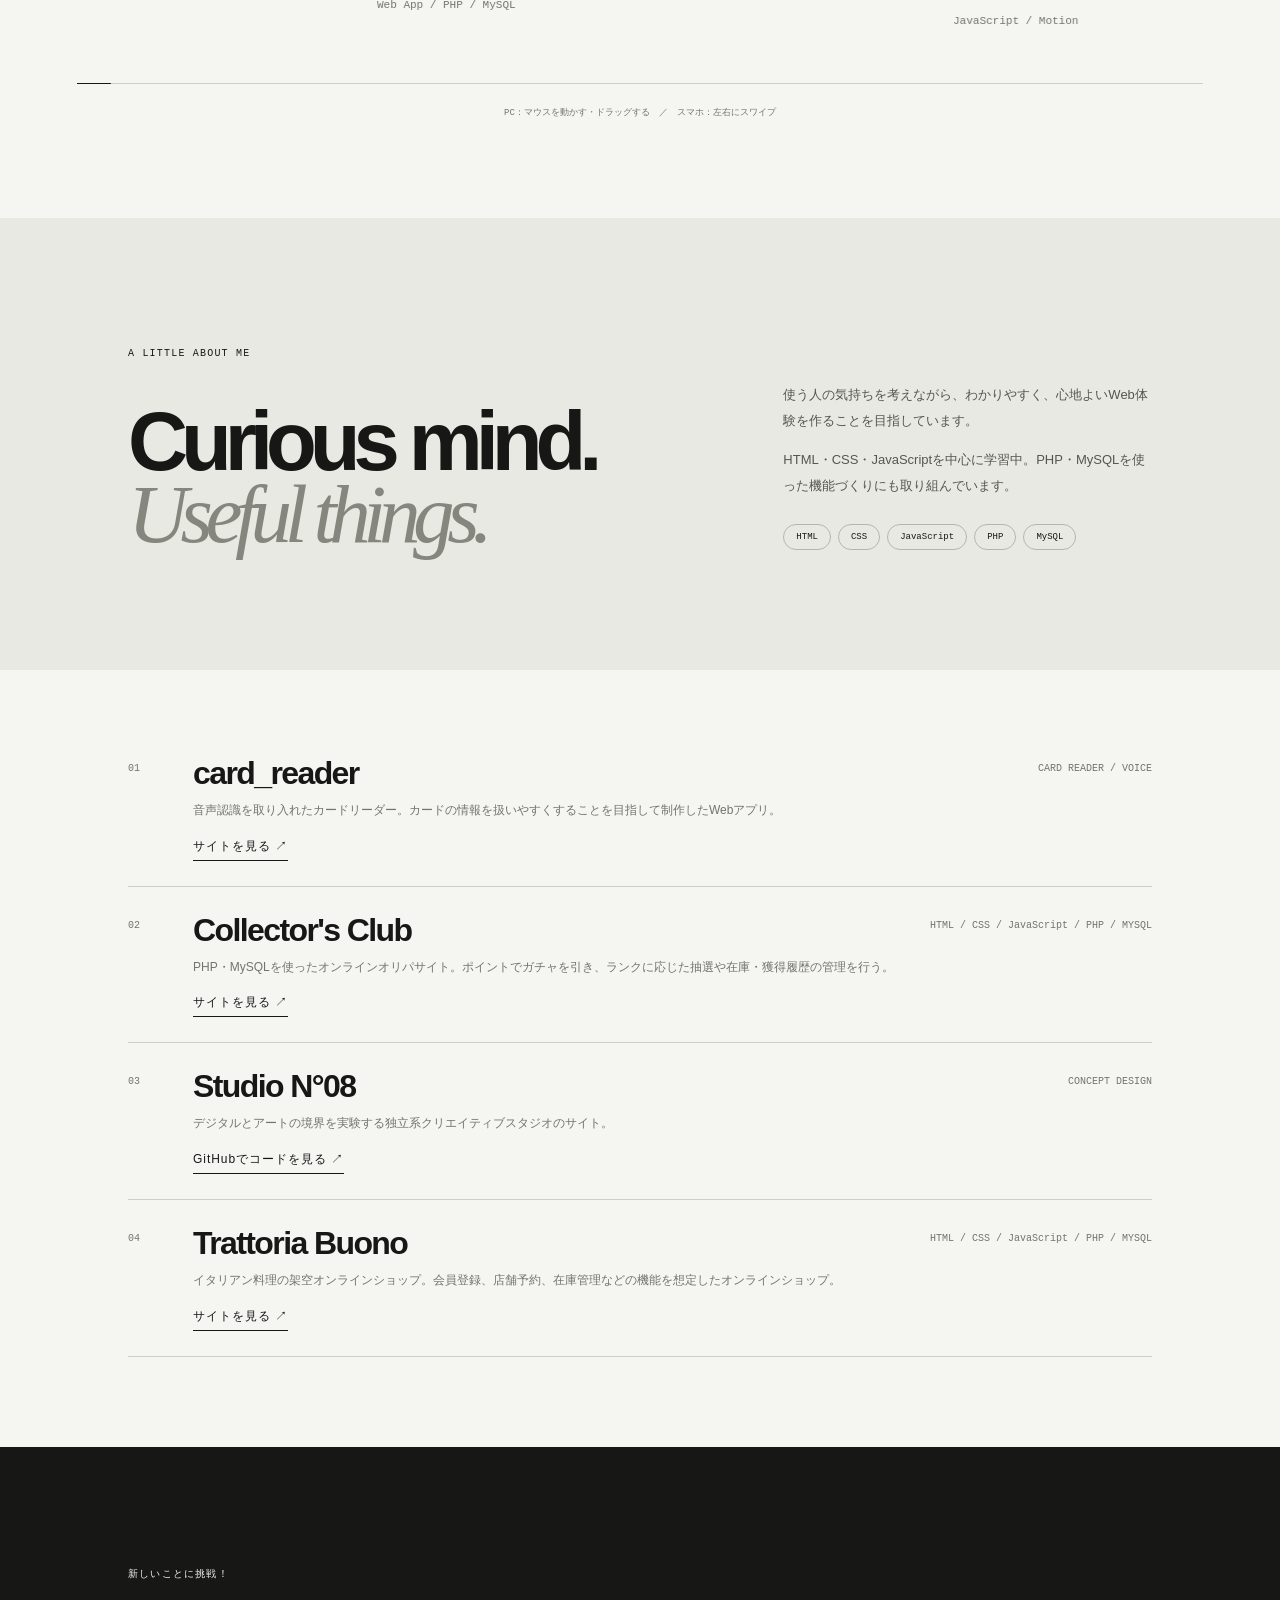
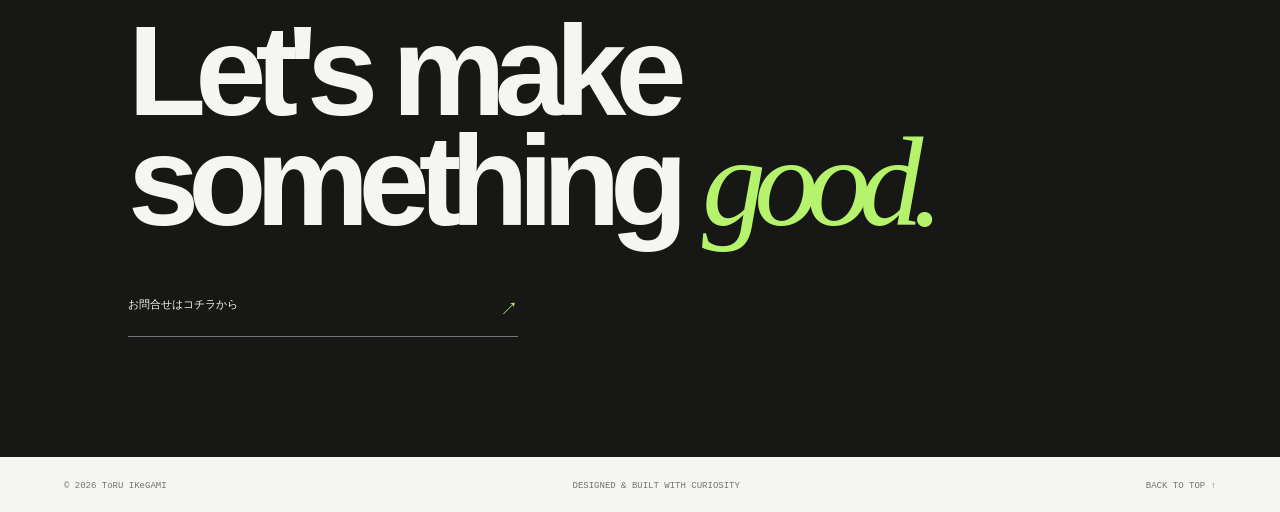
==== commit 7436d3bf: "Update index.html" ====
--- a/index.html
+++ b/index.html
@@ -42,7 +42,6 @@
         <div class="gallery" id="gallery" aria-label="制作実績ギャラリー">
           <a class="project project--one" href="#project-voice" data-depth="0.12">
             <div class="project-image image-voice">
-              <img class="project-cover" src="images/reader.jpg" alt="card_reader の画面と利用イメージ">
               <div class="mock-top"><span>CARD_READER</span><span>● ● ●</span></div>
               <div class="voice-visual"><span class="sound-icon">◖))</span><strong>カードの情報を<br>声で聞く。</strong><small>ACCESSIBLE CARD EXPERIENCE</small></div>
               <div class="mock-footer"><span>01 / GRADUATION PROJECT</span><span>↗</span></div>
@@ -52,7 +51,6 @@
 
           <a class="project project--two" href="#project-oripa" data-depth="0.07">
             <div class="project-image image-oripa">
-              <img class="project-cover" src="images/oripa.jpg" alt="COLLECTOR'S CLUB のオリパ画像">
               <div class="mock-top"><span>COLLECTOR'S CLUB</span><span>MENU ☰</span></div>
               <div class="oripa-art"><span class="orbit orbit-a"></span><span class="orbit orbit-b"></span><span class="gem">✦</span><b>UNLOCK<br>THE RARE.</b><small>YOUR NEXT FAVORITE CARD</small></div>
               <div class="mock-footer"><span>02 / E-COMMERCE CONCEPT</span><span>↗</span></div>
--- a/css/style.css
+++ b/css/style.css
@@ -0,0 +1,996 @@
+@import url('https://fonts.googleapis.com/css2?family=DM+Mono:wght@400;500&family=Manrope:wght@400;500;600;700;800&display=swap');
+
+:root {
+  --paper: #f5f5f2;
+  --ink: #171816;
+  --muted: #73746e;
+  --line: rgba(23, 24, 22, .18);
+  --accent: #b5f36c;
+}
+* { box-sizing: border-box; }
+
+html {
+  scroll-behavior: smooth;
+  scroll-padding-top: 80px;
+}
+
+body {
+  margin: 0;
+  background: var(--paper);
+  color: var(--ink);
+  font-family: 'Manrope', 'Helvetica Neue', Arial, sans-serif;
+  overflow-x: hidden;
+}
+
+a { 
+  color: inherit;
+  text-decoration: none;
+}
+
+button { 
+  font: inherit;
+}
+
+.site-header {
+  height: 78px; 
+  padding: 0 5vw;
+  display: flex;
+  align-items: center;
+  justify-content: space-between;
+  border-bottom: 1px solid var(--line);
+  position: relative; 
+  z-index: 20;
+}
+
+.brand {
+  font-size: 15px;
+  font-weight: 800;
+  letter-spacing: -.04em;
+}
+
+.brand span { 
+  font-size: 9px;
+  vertical-align: top;
+  margin-left: 3px;
+}
+
+
+.nav { 
+  display: flex;
+  gap: 34px; 
+}
+
+.nav a, .menu-toggle {
+  font: 11px 'DM Mono', monospace;
+  letter-spacing: .06em; 
+}
+
+.nav a { 
+  transition: opacity .2s;
+}
+
+.nav a:hover {
+  opacity: .5;
+}
+
+.menu-toggle {
+  display: none;
+  border: 0;
+  background: transparent;
+}
+
+.hero { 
+  min-height: 650px;
+  padding: 100px 10vw 52px;
+  position: relative;
+  overflow: hidden;
+  display: flex;
+  flex-direction: column;
+  justify-content: center;
+}
+
+.eyebrow {
+  font: 10px 'DM Mono', monospace;
+  letter-spacing: .12em;
+  text-transform: uppercase;
+}
+
+.status-dot {
+  display: inline-block;
+  width: 7px;
+  height: 7px;
+  background: #76b94b;
+  border-radius: 50%;
+  margin-right: 8px;
+  box-shadow: 0 0 0 4px rgba(118,185,75,.13);
+}
+
+.hero h1 { 
+  position: relative;
+  z-index: 2;
+  font-size: clamp(58px, 10.5vw, 150px);
+  line-height: .88;
+  letter-spacing: -.09em;
+  margin: 35px 0 48px;
+  font-weight: 600;
+}
+
+h1 span, h2 em {
+  font-family: Georgia, serif;
+  font-weight: 400;
+  letter-spacing: -.09em;
+}
+
+.hero-bottom {
+  display: flex;
+  justify-content: space-between;
+  align-items: end;
+  position: relative;
+  z-index: 2;
+}
+
+.hero-bottom p {
+  font-size: 12px;
+  line-height: 1.8;
+  color: var(--muted);
+}
+
+.round-link { 
+  width: 52px;
+  height: 52px;
+  border: 1px solid var(--ink);
+  border-radius: 50%;
+  display: grid;
+  place-items: center;
+  font-size: 24px;
+  transition: background .25s, color .25s, transform .25s;
+}
+
+.round-link:hover {
+  background: var(--ink);
+  color: white;
+  transform: translateY(4px);
+}
+
+.hero-orb {
+  position: absolute;
+  width: 330px;
+  height: 330px;
+  right: 9%;
+  top: 12%;
+  border-radius: 50%;
+  background: radial-gradient(circle at 32% 28%, #fff 0, #d8ddce 28%, #a5b39b 53%, #f5f5f2 72%);
+  filter: blur(1px);
+  opacity: .42;
+  animation: orbFloat 9s ease-in-out infinite;
+}
+
+@keyframes orbFloat {0%,100% { transform: translate(0,0) rotate(0); }
+  50% { transform: translate(-20px,18px) rotate(8deg); }
+}
+
+.works-section {
+  padding: 115px 0 90px;
+  border-top: 1px solid var(--line);
+}
+
+
+.section-heading {
+  padding: 0 10vw;
+  display: flex;
+  justify-content: space-between;
+  align-items: end;
+}
+
+.section-heading h2, .about-grid h2, .contact-section h2 { 
+  font-size: clamp(56px, 8vw, 110px);
+  letter-spacing: -.085em;
+  line-height: .86;
+  font-weight: 600;
+  margin: 30px 0 0;
+}
+
+
+.section-heading h2 em, .about-grid h2 em, .contact-section h2 em {
+  color: #85877e;
+}
+
+
+.section-note {
+  color: var(--muted);
+  font-size: 12px;
+  line-height: 1.9;
+  padding-bottom: 5px;
+}
+
+
+.gallery-wrap {
+  margin-top: 75px;
+  padding: 0 5vw;
+  perspective: 1300px;
+  overflow: hidden;
+  cursor: grab;
+  touch-action: pan-y;
+}
+
+
+.gallery-wrap.is-dragging {
+  cursor: grabbing;
+}
+
+.gallery-hint { 
+  display: flex;
+  justify-content: space-between;
+  font: 9px 'DM Mono', monospace;
+  letter-spacing: .1em;
+  color: var(--muted);
+  margin: 0 1vw 18px;
+}
+
+.gallery {
+  height: 440px;
+  position: relative;
+  transform-style: preserve-3d;
+  will-change: transform;
+}
+
+
+.project {
+  position: absolute;
+  top: 28px;
+  width: clamp(220px, 27vw, 370px);
+  display: block;
+  transform-style: preserve-3d;
+  transition: filter .25s;
+  will-change: transform;
+}
+
+
+.project:hover {
+  z-index: 10;
+  filter: drop-shadow(0 20px 24px rgba(0,0,0,.12));
+}
+
+.project--one {
+  left: 2%;
+}
+
+.project--two {
+  left: 27%; 
+  top: 66px;
+}
+
+
+.project--three {
+  left: 52%;
+  top: 18px;
+}
+
+
+.project--four { 
+  left: 77%;
+  top: 82px;
+}
+
+
+.project-image { 
+  height: 270px;
+  border-radius: 4px;
+  overflow: hidden;
+  position: relative;
+  padding: 15px;
+  box-shadow: 0 8px 30px rgba(0,0,0,.07);
+}
+
+
+.project-cover { 
+  position: absolute;
+  inset: 0;
+  width: 100%;
+  height: 100%;
+  object-fit: cover;
+}
+
+
+.project-image:has(.project-cover)::after {
+  position: absolute;
+  inset: 0;
+  z-index: 1;
+  content: "";
+  background: linear-gradient(180deg, rgba(0,0,0,.52), transparent 28%, transparent 72%, rgba(0,0,0,.68));
+  pointer-events: none;
+}
+
+.image-voice .project-cover {
+  display: none;
+}
+
+.image-voice:has(.project-cover)::after {
+  display: none;
+}
+
+.image-voice .voice-visual,
+.image-oripa .oripa-art {
+  display: flex;
+}
+
+
+.mock-top, .mock-footer {
+  display: flex;
+  justify-content: space-between;
+  font: 8px 'DM Mono', monospace;
+  letter-spacing: .05em;
+  position: relative;
+  z-index: 2;
+}
+
+.mock-footer {
+  position: absolute;
+  bottom: 14px;
+  left: 15px;
+  right: 15px;
+}
+
+
+.image-voice {
+  background: #d9f0ed;
+  color: #123447;
+}
+
+
+.voice-visual {
+  height: 200px;
+  display: flex;
+  flex-direction: column;
+  justify-content: center;
+  align-items: flex-start;
+  padding-left: 12%;
+  position: relative;
+}
+
+.voice-visual strong {
+  font-size: clamp(22px, 2.5vw, 34px);
+  line-height: 1.08;
+  letter-spacing: -.07em;
+}
+
+.voice-visual small {
+  font: 7px 'DM Mono', monospace;
+  margin-top: 18px;
+}
+
+
+.sound-icon {
+  font-size: 30px;
+  color: #247d78;
+  margin-bottom: 12px;
+}
+
+.image-oripa {
+  background: #e84a2f;
+  color: #fff8e9;
+}
+
+.oripa-art { 
+  height: 200px;
+  position: relative;
+  display: flex;
+  flex-direction: column;
+  justify-content: center;
+  align-items: center;
+  overflow: hidden;
+}
+
+.oripa-art b {
+  z-index: 2;
+  text-align: center;
+  font-size: clamp(24px, 2.7vw, 38px);
+  line-height: .9; 
+  letter-spacing: -.07em;
+}
+
+.oripa-art small {
+  z-index: 2; 
+  font: 7px 'DM Mono', monospace; 
+  margin-top: 16px; 
+}
+
+.gem { 
+  position: absolute; 
+  color: #f5d66e; 
+  font-size: 150px;
+  opacity: .5; 
+  top: 10px; 
+}
+
+.orbit { 
+  position: absolute;
+  border: 1px solid rgba(255,248,233,.7); 
+  border-radius: 50%;
+  width: 210px; 
+  height: 70px; 
+  transform: rotate(-35deg); 
+}
+
+.orbit-b {
+  transform: rotate(35deg); 
+}
+
+.image-studio {
+  background: #e6d9cb;
+  color: #28231e;
+}
+
+.studio-art { 
+  height: 200px; 
+  padding: 22px 10px;
+  position: relative; 
+}
+
+.studio-art small { 
+  font: 7px 'DM Mono', monospace; 
+}
+
+.studio-art strong { 
+  display: block; 
+  font-size: clamp(29px, 3vw, 42px); 
+  line-height: .85; 
+  letter-spacing: -.09em; 
+  margin-top: 12px;
+  position: relative; 
+  z-index: 2;
+}
+
+.studio-art i { 
+  font-family: Georgia, serif; 
+  font-weight: 400;
+}
+
+.studio-shape {
+  position: absolute; 
+  width: 135px;
+  height: 135px;
+  border-radius: 50% 50% 8% 50%; 
+  background: #d16d48; 
+  right: 2px; 
+  top: 40px; 
+  transform: rotate(30deg);
+  opacity: .85; 
+}
+
+
+.image-lab { 
+  background: #d5e6f4; 
+  color: #102c47;
+}
+
+
+.lab-art {
+  height: 200px;
+  padding: 22px 10px; 
+  position: relative;
+
+}
+
+
+.lab-art strong {
+  font-size: clamp(26px, 3vw, 40px);
+  line-height: .85; 
+  letter-spacing: -.08em; 
+  position: relative;
+  z-index: 2;
+  display: block;
+  margin-top: 18px;
+
+}
+
+
+.lab-art small { 
+  font: 7px 'DM Mono', monospace;
+  position: absolute;
+  bottom: 12px;
+
+}
+
+
+.lab-circle { 
+  width: 110px; 
+  height: 110px;
+  border-radius: 50%; 
+  position: absolute; 
+  right: 0;
+  top: 35px; 
+  background: radial-gradient(circle at 30% 30%, #fff, #83b5e4 45%, #316b9f 70%);
+
+}
+
+
+.project-caption { 
+  display: flex;
+  flex-direction: column; 
+  gap: 5px;
+  padding: 13px 2px;
+  font-size: 10px; 
+}
+
+
+.project-caption span:last-child { 
+  color: var(--muted); 
+  font: 9px 'DM Mono', monospace;
+}
+
+
+.gallery-progress {
+  height: 1px; 
+  background: var(--line); 
+  margin: 5px 1vw 0; 
+
+}
+
+
+.gallery-progress span { 
+  display: block;
+  width: 25%; 
+  height: 2px;
+  background: var(--ink); 
+  transform-origin: left;
+}
+
+.drag-note { 
+  text-align: center;
+  font: 9px 'DM Mono', monospace; 
+  color: var(--muted);
+  margin-top: 22px;
+}
+
+
+.about-section { 
+  padding: 120px 10vw; 
+  background: #e9e9e3;
+}
+
+
+.about-grid {
+  display: grid; 
+  grid-template-columns: 1.2fr .8fr;
+  gap: 8vw; 
+  align-items: end;
+}
+
+
+.about-grid h2 { 
+  font-size: clamp(48px, 6.5vw, 90px);
+  margin-top: 35px; 
+}
+
+
+.about-copy { 
+  max-width: 420px;
+  font-size: 13px; 
+  line-height: 2; 
+  color: #55574f; 
+}
+
+
+.skills { 
+  display: flex; 
+  flex-wrap: wrap;
+  gap: 7px; 
+  margin-top: 25px;
+}
+
+
+.skills span { 
+  border: 1px solid #b5b7ac; 
+  border-radius: 30px;
+  padding: 7px 12px; 
+  font: 9px 'DM Mono', monospace;
+  color: var(--ink);
+}
+
+
+.project-details {
+  padding: 60px 10vw 90px;
+}
+
+
+.detail-row {
+  display: grid; 
+  grid-template-columns: 45px 1fr auto; 
+  gap: 20px; 
+  padding: 25px 0;
+  border-bottom: 1px solid var(--line);
+  scroll-margin-top: 100px; 
+}
+
+
+.detail-row > span { 
+  font: 10px 'DM Mono', monospace; 
+  color: var(--muted);
+  padding-top: 8px; 
+}
+
+
+.detail-row h3 { 
+  margin: 0; 
+  font-size: clamp(20px, 3vw, 32px);
+  letter-spacing: -.05em; 
+}
+
+
+.detail-row p {
+  margin: 8px 0 0;
+  color: var(--muted); 
+  font-size: 12px; 
+  line-height: 1.8;
+}
+
+.detail-type { 
+  font: 9px 'DM Mono', monospace;
+}
+
+.contact-section { 
+  padding: 110px 10vw 120px; 
+  background: #171816;
+  color: #f5f5f2;
+}
+
+.contact-section h2 {
+  font-size: clamp(60px, 10vw, 135px);
+  margin: 35px 0 45px; 
+}
+
+.contact-section h2 em {
+  color: var(--accent);
+}
+
+.contact-link { 
+  display: flex;
+  justify-content: space-between; 
+  max-width: 390px; 
+  border-bottom: 1px solid #777; 
+  padding: 15px 0; 
+  font: 11px 'DM Mono', monospace;
+}
+
+.contact-link span { 
+  color: var(--accent);
+  font-size: 18px;
+}
+
+.site-footer {
+  padding: 24px 5vw; 
+  display: flex;
+  justify-content: space-between; 
+  gap: 20px; 
+  font: 9px 'DM Mono', monospace; 
+  color: var(--muted); 
+}
+
+
+@media (max-width: 700px) {
+  
+  .site-header {
+    height: 66px;
+    padding: 0 6vw; 
+  }
+  
+  .nav { 
+    display: none;
+    position: absolute; 
+    top: 65px;
+    left: 0; 
+    right: 0;
+    background: var(--paper); 
+    padding: 24px 6vw;
+    border-bottom: 1px solid var(--line);
+    flex-direction: column; 
+    gap: 20px; 
+  }
+  
+  .nav.is-open { 
+    display: flex; 
+  }
+  
+  .menu-toggle {
+    display: block;
+  }
+  
+  .hero { min-height: 580px;
+    padding: 90px 7vw 35px; 
+  }
+  
+  .hero h1 { 
+    font-size: clamp(54px, 15vw, 92px);
+    margin: 42px 0;
+  }
+  
+  .hero-orb { 
+    width: 220px;
+    height: 220px; 
+    top: 20%; 
+    right: -8%; 
+    opacity: .35;
+  }
+  
+  .section-heading { 
+    padding: 0 7vw; 
+    display: block;
+  }
+  
+  .section-heading h2 {
+    font-size: 68px;
+  }
+  
+  
+  .section-note { 
+    margin-top: 28px;
+  }
+  
+  
+  .gallery-wrap { 
+    padding: 0 7vw;
+    margin-top: 50px;
+    overflow: hidden;
+  }
+  
+  
+  .gallery {
+    height: 390px;
+    width: 100%;
+  }
+  
+  
+  .project { 
+    width: 74vw; 
+    top: 35px;
+  }
+  
+  
+  .project--one {
+    left: 0;
+  }
+  
+  
+  .project--two { 
+    left: 88%; 
+    top: 60px;
+  }
+  
+  
+  .project--three {
+    left: 176%;
+    top: 25px;
+  }
+  
+  
+  .project--four {
+    left: 264%;
+    top: 72px;
+  }
+  
+  
+  .project-image {
+    height: 245px;
+  }
+  
+  
+  .voice-visual,
+  .oripa-art,
+  .studio-art,
+  .lab-art {
+    height: 175px;
+  }
+  
+  
+  .drag-note {
+    padding: 0 7vw;
+    line-height: 1.8;
+  }
+  
+  .about-section {
+    padding: 85px 7vw;
+  }
+  
+  
+  .about-grid {
+    grid-template-columns: 1fr;
+    gap: 35px;
+  }
+  
+  .about-grid h2 {
+    font-size: 58px;
+  }
+  
+  
+  .project-details {
+    padding: 40px 7vw 70px;
+  }
+  
+  
+  .detail-row {
+    grid-template-columns: 28px 1fr;
+    gap: 12px;
+  }
+  
+  
+  .detail-type {
+    grid-column: 2;
+  }
+  
+  
+  .contact-section {
+    padding: 85px 7vw;
+  }
+  
+  .contact-section h2 {
+    font-size: clamp(57px, 14vw, 90px);
+  }
+  
+  .site-footer {
+    flex-wrap: wrap;
+    padding: 22px 7vw;
+    line-height: 1.7;
+  }
+}
+
+@media (prefers-reduced-motion: reduce) {
+  *, *::before, *::after { scroll-behavior: auto !important; animation-duration: .01ms !important; transition-duration: .01ms !important; }
+}
+
+
+
+/* ========================================
+   WORKS ギャラリー改善
+   既存デザインを残して見やすくする
+======================================== */
+
+/* PC：作品を少し大きく */
+.project {
+  width: clamp(280px, 32vw, 420px);
+}
+
+.gallery {
+  height: 500px;
+}
+
+.project-image {
+  height: 310px;
+}
+
+.project-caption {
+  gap: 7px;
+  padding: 15px 2px;
+  font-size: 13px;
+  line-height: 1.6;
+}
+
+.project-caption span:last-child {
+  font-size: 11px;
+  line-height: 1.6;
+}
+
+/* スマホ */
+@media (max-width: 700px) {
+  .gallery-wrap {
+    padding: 0 6vw;
+    margin-top: 35px;
+    touch-action: pan-y;
+  }
+
+  .gallery {
+    height: 440px;
+    width: 100%;
+  }
+
+  /* 作品を1枚ずつ見やすく配置 */
+  .project {
+    width: 84vw;
+    top: 20px;
+  }
+
+  .project--one {
+    left: 0;
+  }
+
+  .project--two {
+    left: 100%;
+    top: 20px;
+  }
+
+  .project--three {
+    left: 200%;
+    top: 20px;
+  }
+
+  .project--four {
+    left: 300%;
+    top: 20px;
+  }
+
+  .project-image {
+    height: 270px;
+    padding: 12px;
+    border-radius: 6px;
+  }
+
+  .voice-visual,
+  .oripa-art,
+  .studio-art,
+  .lab-art {
+    height: 205px;
+  }
+
+  .project-caption {
+    padding: 14px 2px;
+    gap: 7px;
+    font-size: 14px;
+  }
+
+  .project-caption span:last-child {
+    font-size: 11px;
+  }
+
+  .mock-top,
+  .mock-footer {
+    font-size: 9px;
+  }
+
+  .gallery-hint {
+    font-size: 10px;
+    line-height: 1.8;
+  }
+
+  .drag-note {
+    font-size: 11px;
+    line-height: 1.9;
+    margin-top: 15px;
+  }
+}
+
+/* 動きを控えたい設定を尊重 */
+@media (prefers-reduced-motion: reduce) {
+  .project {
+    transition: none;
+  }
+}
+
+
+
+/* 作品詳細へのリンク */
+.detail-info {
+  display: flex;
+  flex-direction: column;
+  align-items: flex-start;
+}
+
+.detail-link {
+  display: inline-flex;
+  align-items: center;
+  gap: 8px;
+  margin-top: 16px;
+  padding-bottom: 5px;
+  border-bottom: 1px solid var(--ink);
+  color: var(--ink);
+  font-size: 12px;
+  letter-spacing: 0.08em;
+  text-decoration: none;
+  transition: opacity 0.25s ease;
+}
+
+.detail-link:hover {
+  opacity: 0.5;
+}
+
+.detail-link:focus-visible {
+  outline: 2px solid var(--ink);
+  outline-offset: 5px;
+}
+
+@media (max-width: 700px) {
+  .detail-link {
+    margin-top: 12px;
+    font-size: 13px;
+    padding: 8px 0;
+  }
+}
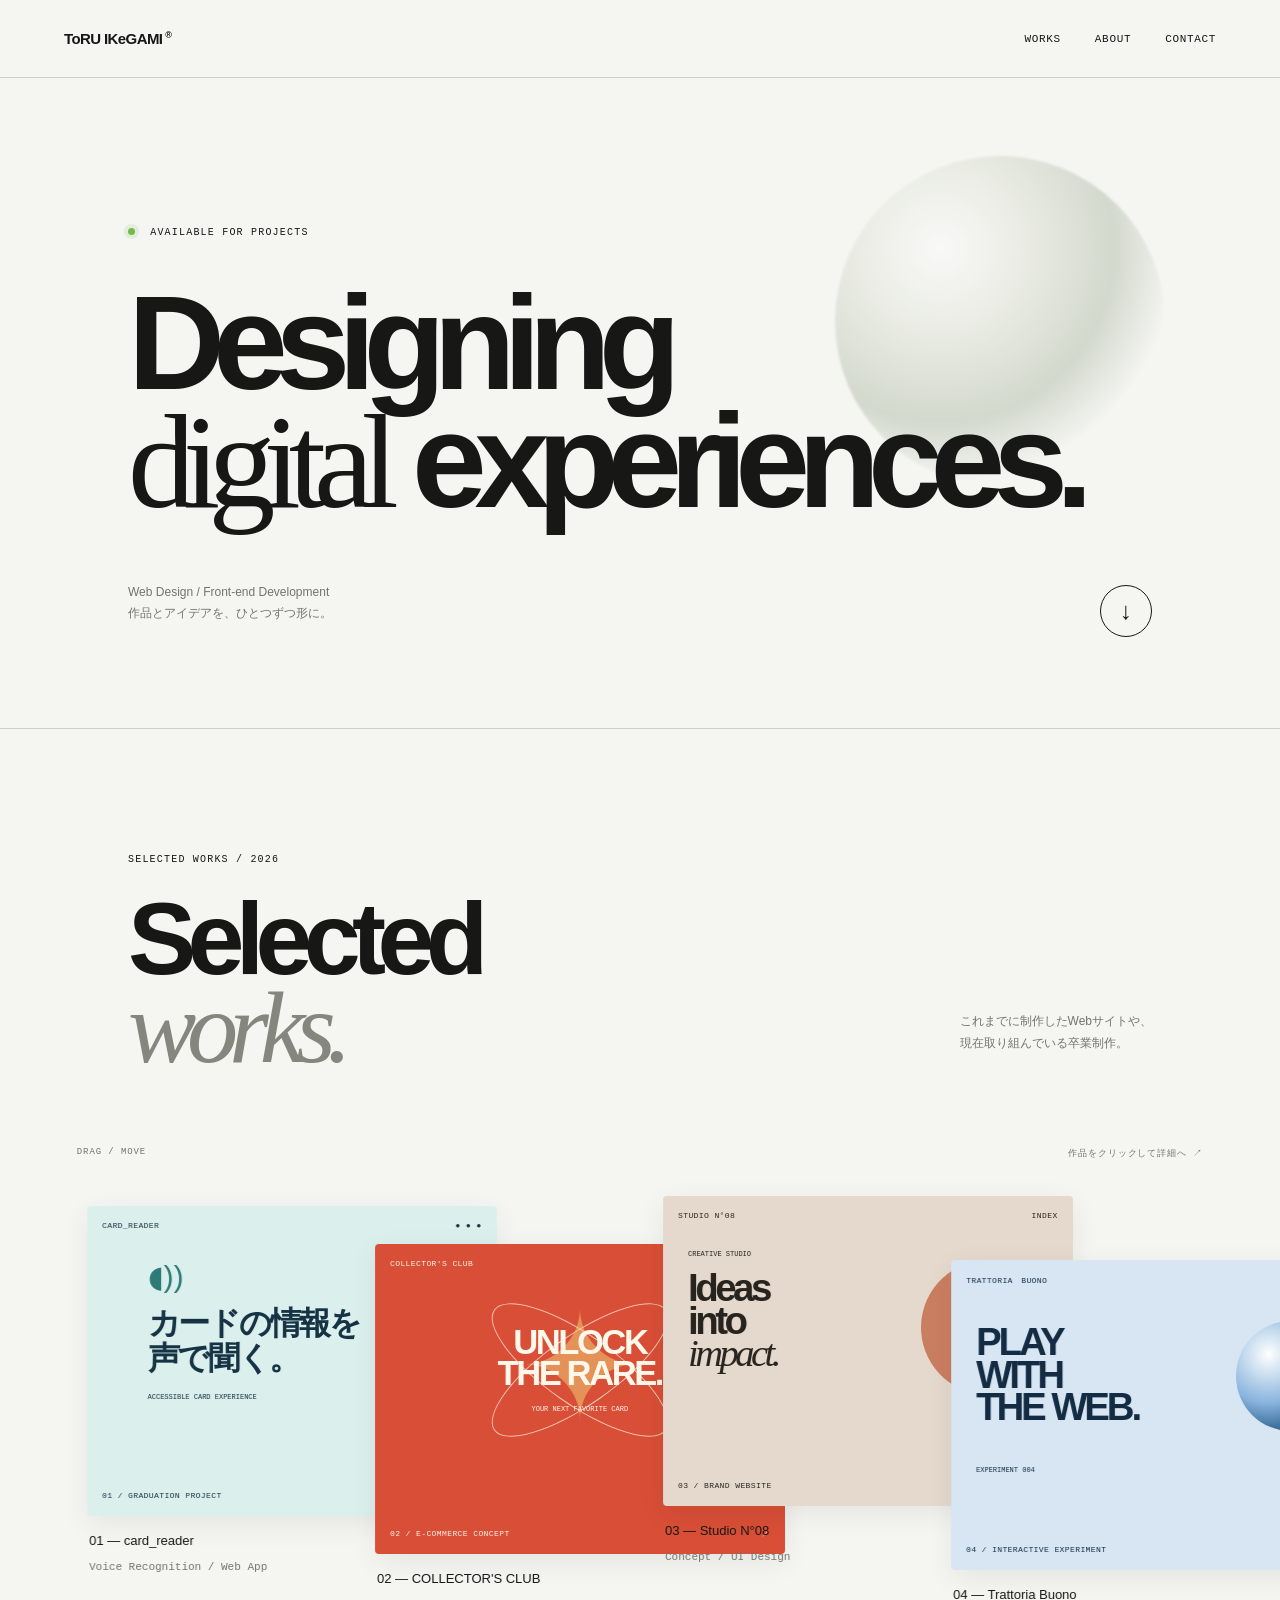
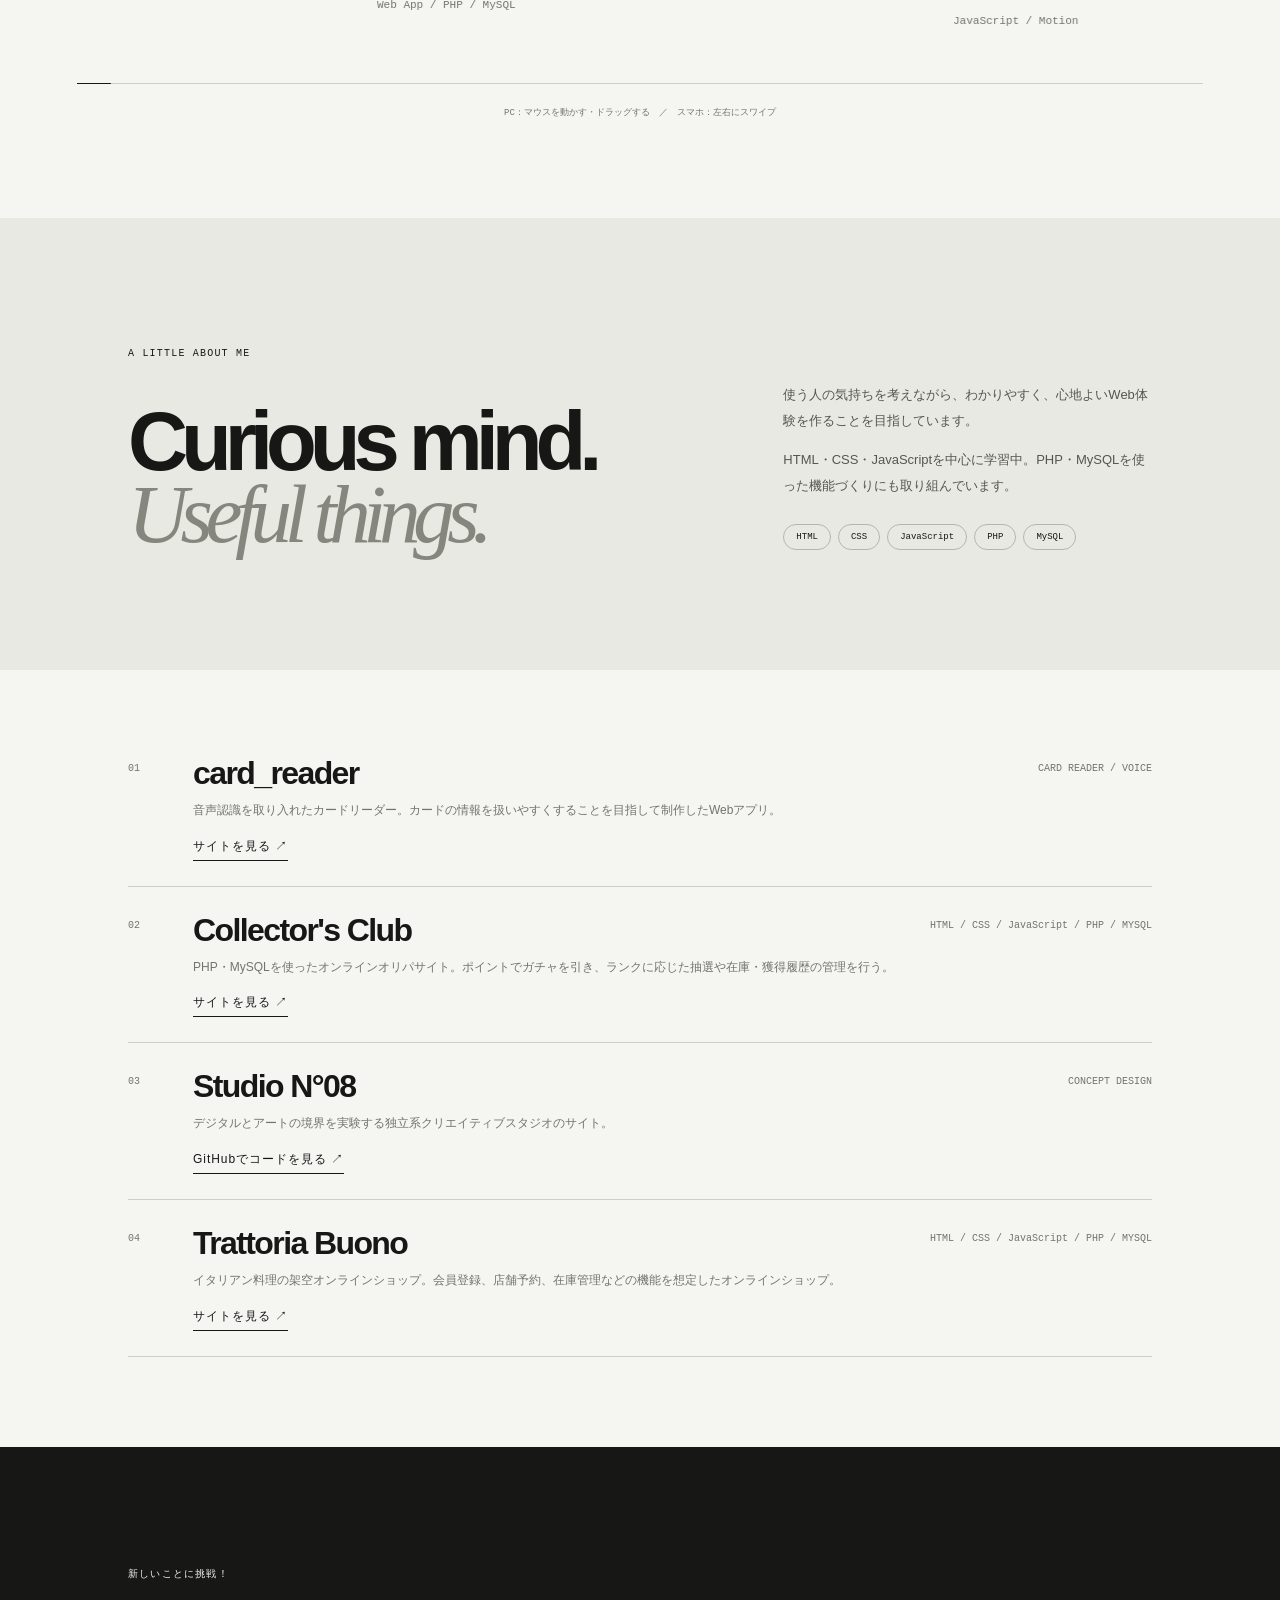
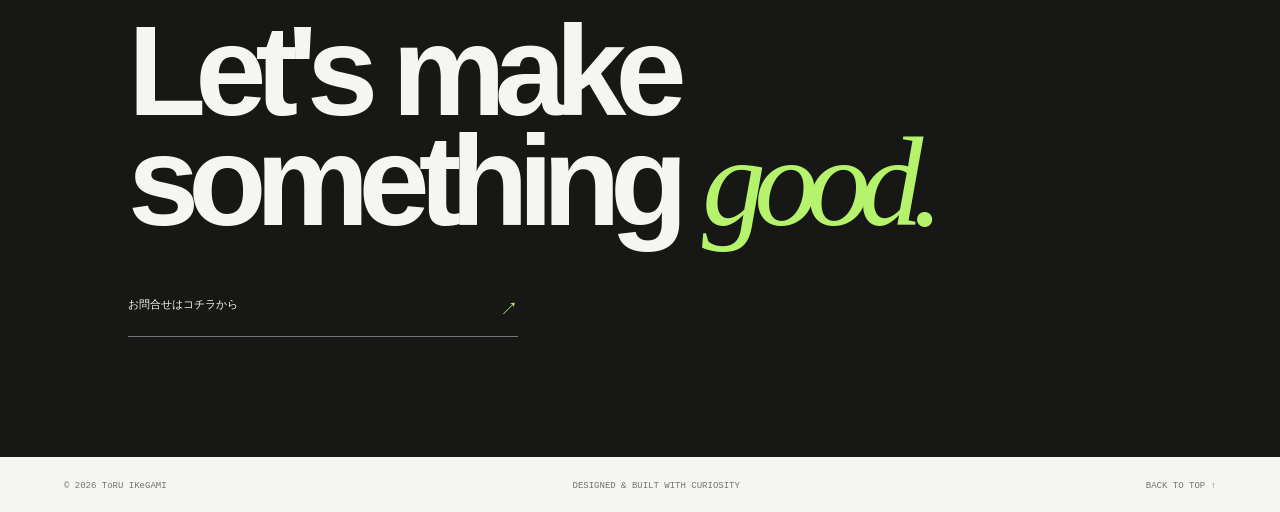
==== commit 4c5eeae5: "Update index.html" ====
--- a/index.html
+++ b/index.html
@@ -147,7 +147,7 @@
         <div class="detail-info">
           <h3>Trattoria Buono</h3>
           <p>イタリアン料理の架空オンラインショップ。会員登録、店舗予約、在庫管理などの機能を想定したオンラインショップ。</p>
-          <a href="ここにTrattoria BuonoのURL"
+          <a href="https://www.linktolink.org/webom5/web_ouyou01/"
              class="detail-link"
              target="_blank"
              rel="noopener noreferrer">
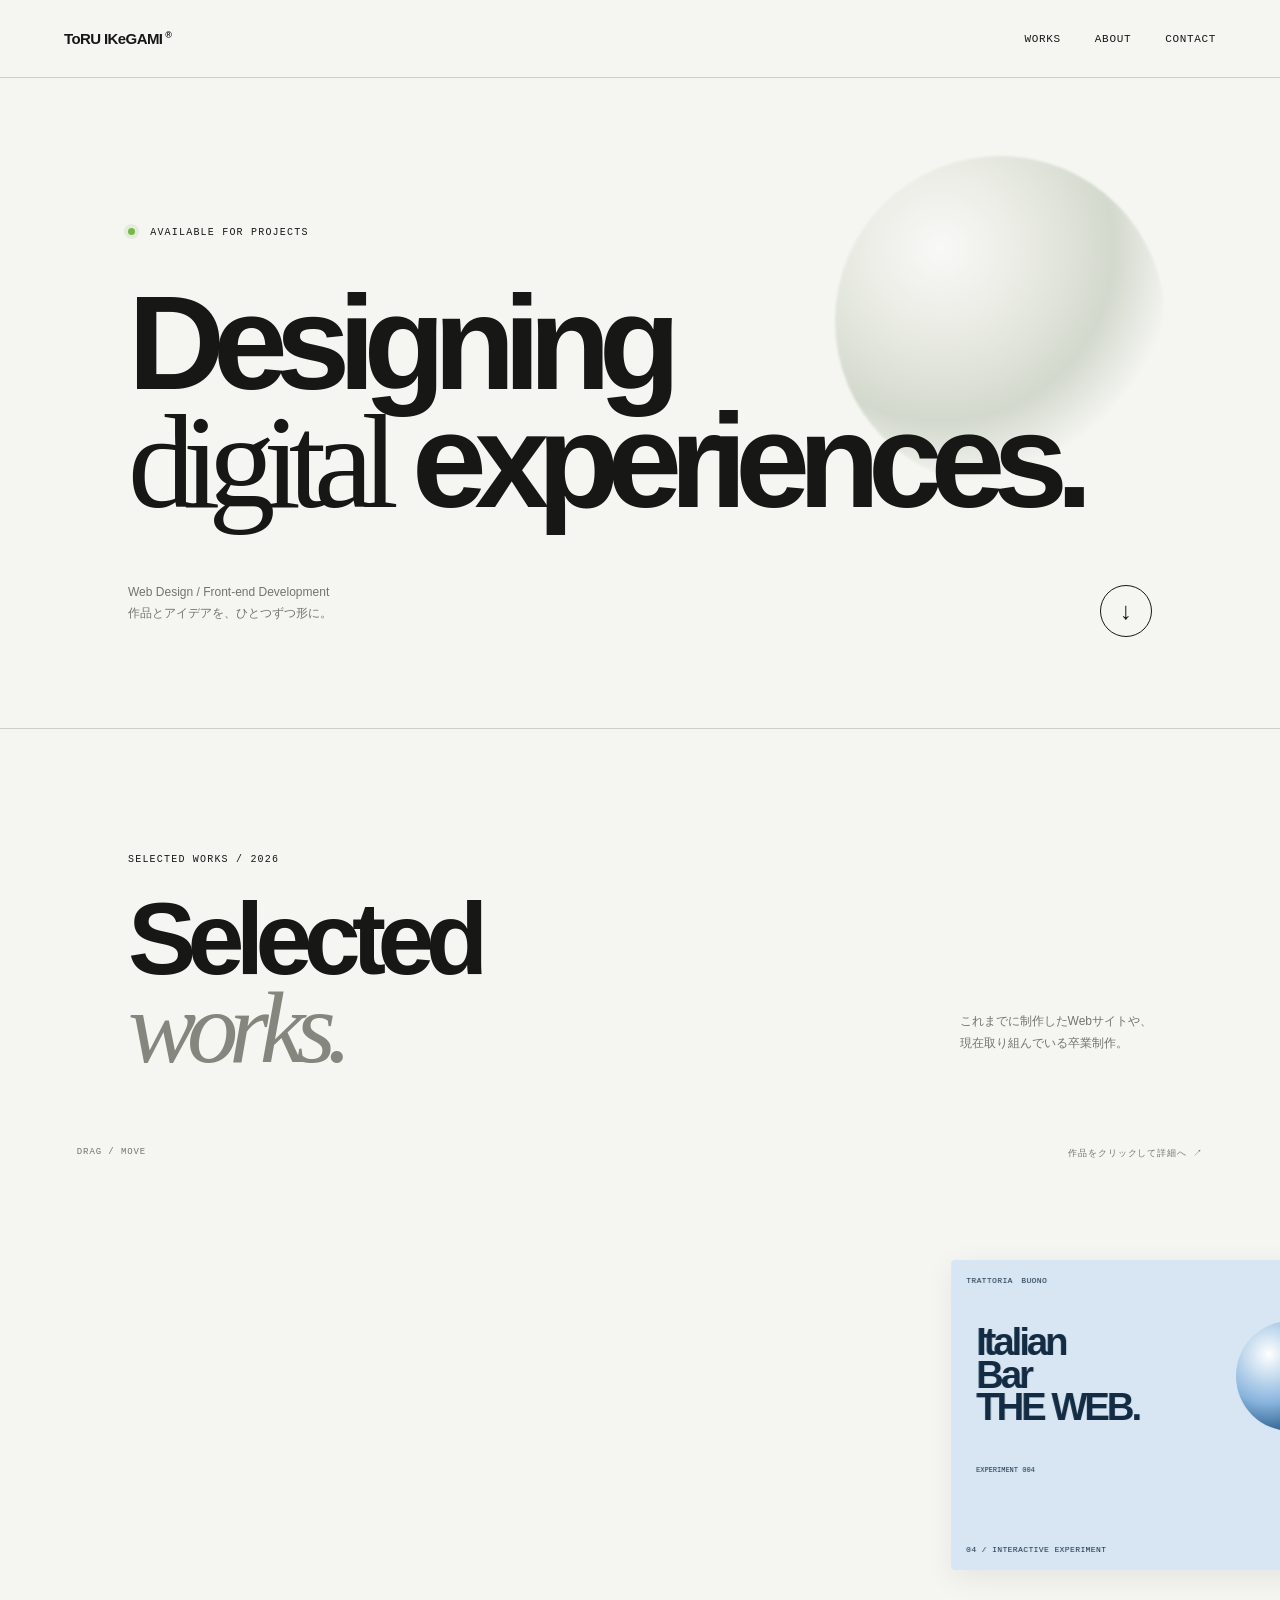
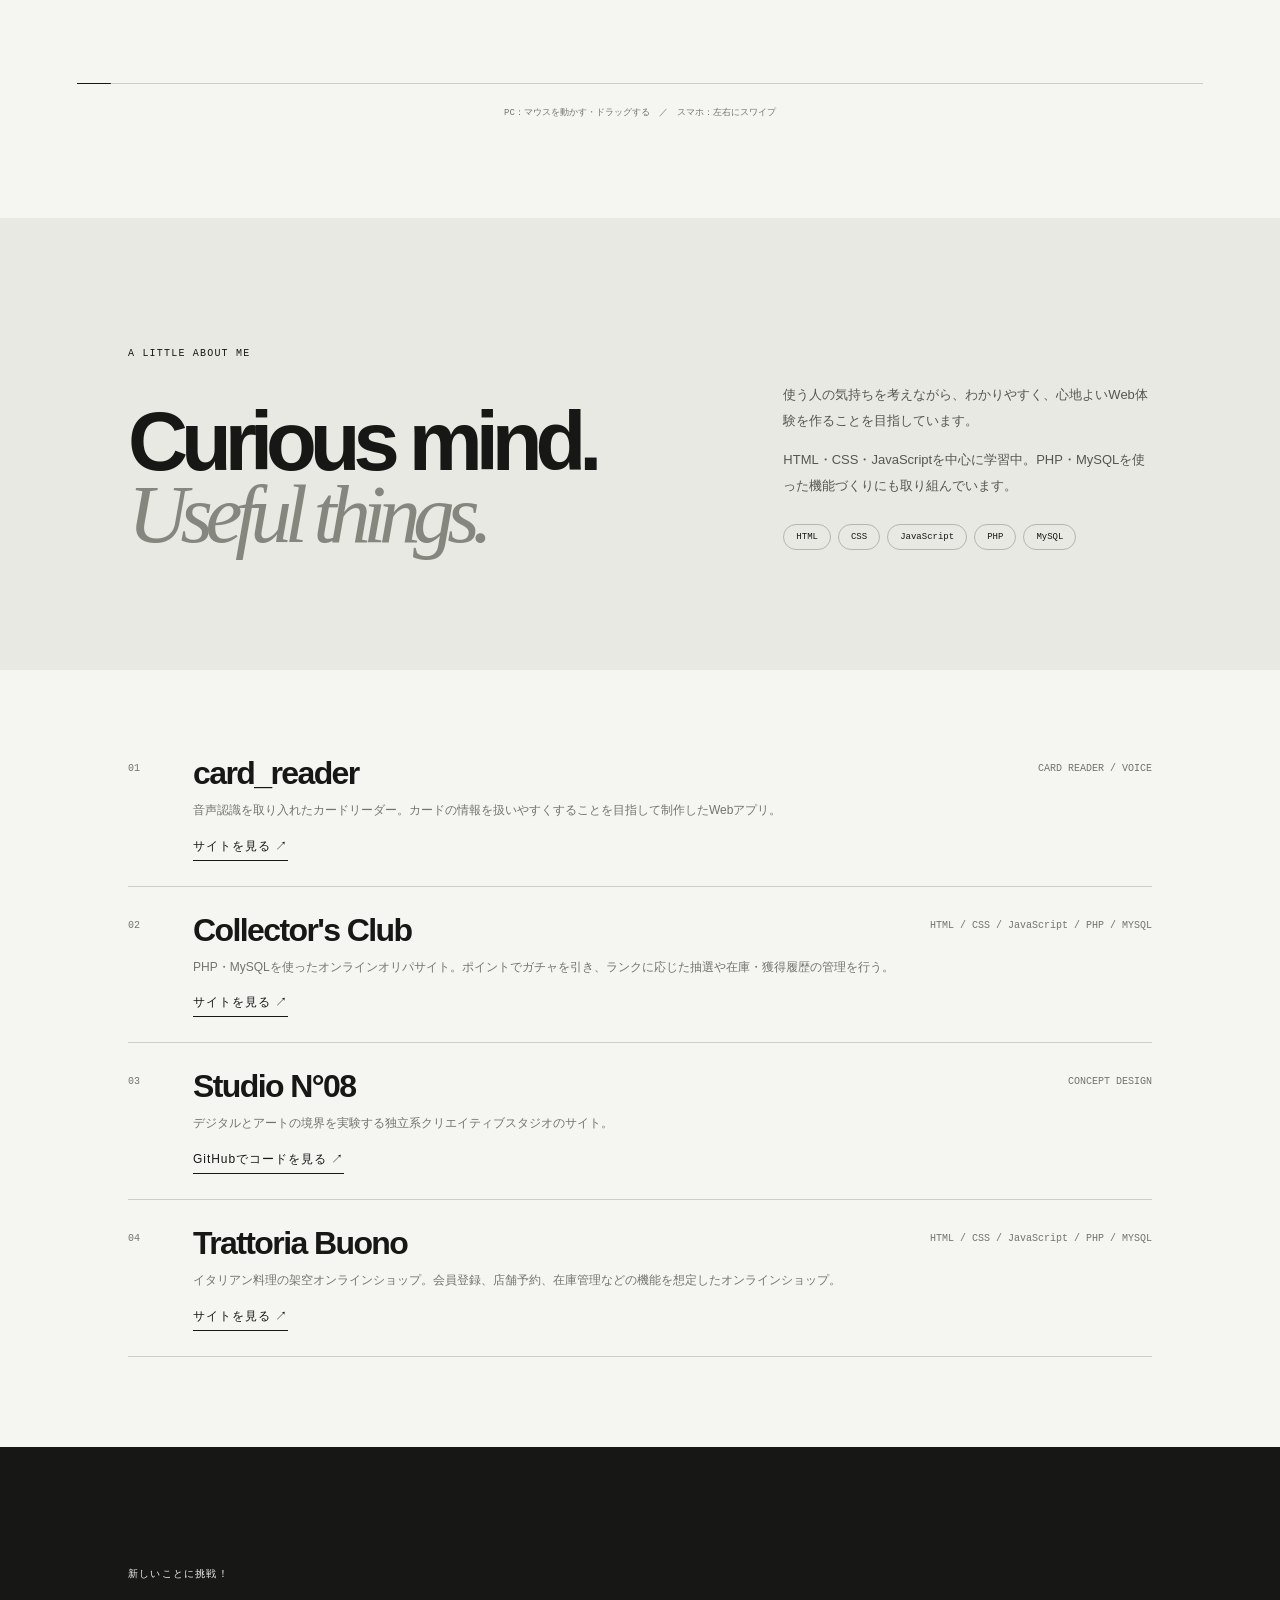
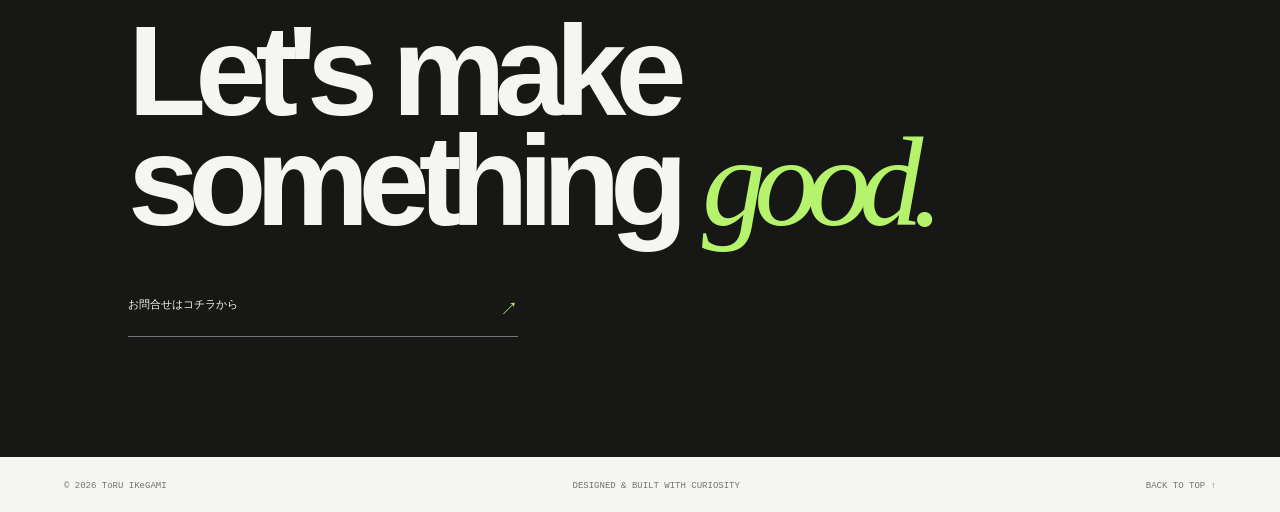
==== commit 23335756: "Update index.html" ====
--- a/index.html
+++ b/index.html
@@ -70,7 +70,7 @@
           <a class="project project--four" href="#project-lab" data-depth="0.09">
             <div class="project-image image-lab">
               <div class="mock-top"><span>TRATTORIA　BUONO</span><span>2026</span></div>
-              <div class="lab-art"><span class="lab-circle"></span><strong>PLAY<br>WITH<br>THE WEB.</strong><small>EXPERIMENT 004</small></div>
+              <div class="lab-art"><span class="lab-circle"></span><strong>Italian<br>Bar<br>THE WEB.</strong><small>EXPERIMENT 004</small></div>
               <div class="mock-footer"><span>04 / INTERACTIVE EXPERIMENT</span><span>↗</span></div>
             </div>
             <div class="project-caption"><span>04 — Trattoria Buono</span><span>JavaScript / Motion</span></div>
